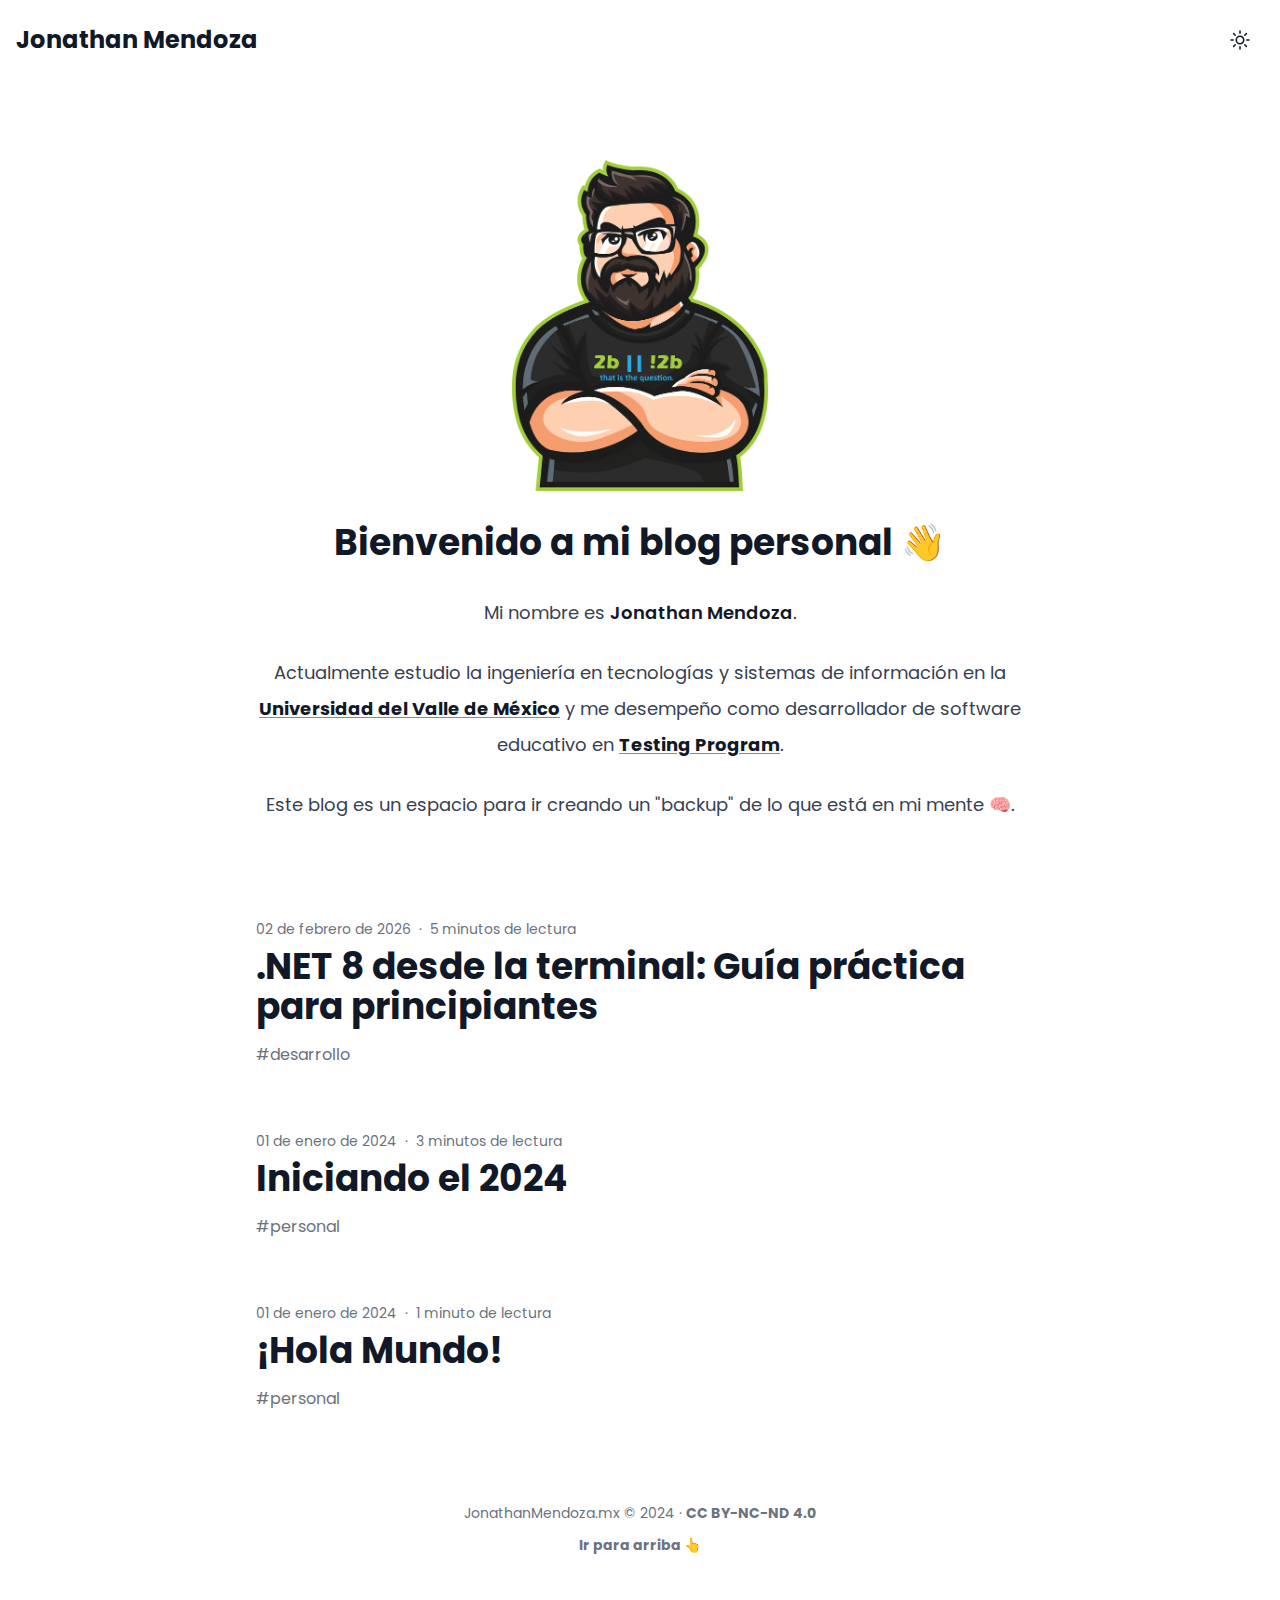
==== index.html @ 747c7750 "Initial commit" ====
<!DOCTYPE html><html lang="en" class="scroll-smooth"> <head><meta charset="UTF-8"><meta name="viewport" content="width=device-width, initial-scale=1.0"><title>Jonathan Mendoza</title><link rel="canonical" href="https://jonathanmendoza.mx/"><meta name="description" content="Blog de Jonathan Mendoza"><meta name="robots" content="index, follow"><meta property="og:title" content="Jonathan Mendoza"><meta property="og:type" content="website"><meta property="og:image" content="https://jonathanmendoza.mx/og.png"><meta property="og:url" content="https://jonathanmendoza.mx/"><meta name="astro-view-transitions-enabled" content="true"><meta name="astro-view-transitions-fallback" content="animate"><link rel="stylesheet" href="/_astro/_page_.Ci-kEwMj.css" />
<style>@keyframes astroFadeInOut{0%{opacity:1}to{opacity:0}}@keyframes astroFadeIn{0%{opacity:0}}@keyframes astroFadeOut{to{opacity:0}}@keyframes astroSlideFromRight{0%{transform:translate(100%)}}@keyframes astroSlideFromLeft{0%{transform:translate(-100%)}}@keyframes astroSlideToRight{to{transform:translate(100%)}}@keyframes astroSlideToLeft{to{transform:translate(-100%)}}@media (prefers-reduced-motion){::view-transition-group(*),::view-transition-old(*),::view-transition-new(*){animation:none!important}[data-astro-transition-scope]{animation:none!important}}
</style><script type="module" src="/_astro/hoisted.BaklP18b.js"></script><style>[data-astro-transition-scope="astro-5idlgu6x-1"] { view-transition-name: post_title_dotnet-8-desde-la-terminal; }@layer astro { ::view-transition-old(post_title_dotnet-8-desde-la-terminal) { 
	animation-duration: 180ms;
	animation-timing-function: cubic-bezier(0.76, 0, 0.24, 1);
	animation-fill-mode: both;
	animation-name: astroFadeOut; }::view-transition-new(post_title_dotnet-8-desde-la-terminal) { 
	animation-duration: 180ms;
	animation-timing-function: cubic-bezier(0.76, 0, 0.24, 1);
	animation-fill-mode: both;
	animation-name: astroFadeIn; }[data-astro-transition=back]::view-transition-old(post_title_dotnet-8-desde-la-terminal) { 
	animation-duration: 180ms;
	animation-timing-function: cubic-bezier(0.76, 0, 0.24, 1);
	animation-fill-mode: both;
	animation-name: astroFadeOut; }[data-astro-transition=back]::view-transition-new(post_title_dotnet-8-desde-la-terminal) { 
	animation-duration: 180ms;
	animation-timing-function: cubic-bezier(0.76, 0, 0.24, 1);
	animation-fill-mode: both;
	animation-name: astroFadeIn; } }[data-astro-transition-fallback="old"] [data-astro-transition-scope="astro-5idlgu6x-1"],
			[data-astro-transition-fallback="old"][data-astro-transition-scope="astro-5idlgu6x-1"] { 
	animation-duration: 180ms;
	animation-timing-function: cubic-bezier(0.76, 0, 0.24, 1);
	animation-fill-mode: both;
	animation-name: astroFadeOut; }[data-astro-transition-fallback="new"] [data-astro-transition-scope="astro-5idlgu6x-1"],
			[data-astro-transition-fallback="new"][data-astro-transition-scope="astro-5idlgu6x-1"] { 
	animation-duration: 180ms;
	animation-timing-function: cubic-bezier(0.76, 0, 0.24, 1);
	animation-fill-mode: both;
	animation-name: astroFadeIn; }[data-astro-transition=back][data-astro-transition-fallback="old"] [data-astro-transition-scope="astro-5idlgu6x-1"],
			[data-astro-transition=back][data-astro-transition-fallback="old"][data-astro-transition-scope="astro-5idlgu6x-1"] { 
	animation-duration: 180ms;
	animation-timing-function: cubic-bezier(0.76, 0, 0.24, 1);
	animation-fill-mode: both;
	animation-name: astroFadeOut; }[data-astro-transition=back][data-astro-transition-fallback="new"] [data-astro-transition-scope="astro-5idlgu6x-1"],
			[data-astro-transition=back][data-astro-transition-fallback="new"][data-astro-transition-scope="astro-5idlgu6x-1"] { 
	animation-duration: 180ms;
	animation-timing-function: cubic-bezier(0.76, 0, 0.24, 1);
	animation-fill-mode: both;
	animation-name: astroFadeIn; }</style><style>[data-astro-transition-scope="astro-5idlgu6x-2"] { view-transition-name: post_title_iniciando-el-2024; }@layer astro { ::view-transition-old(post_title_iniciando-el-2024) { 
	animation-duration: 180ms;
	animation-timing-function: cubic-bezier(0.76, 0, 0.24, 1);
	animation-fill-mode: both;
	animation-name: astroFadeOut; }::view-transition-new(post_title_iniciando-el-2024) { 
	animation-duration: 180ms;
	animation-timing-function: cubic-bezier(0.76, 0, 0.24, 1);
	animation-fill-mode: both;
	animation-name: astroFadeIn; }[data-astro-transition=back]::view-transition-old(post_title_iniciando-el-2024) { 
	animation-duration: 180ms;
	animation-timing-function: cubic-bezier(0.76, 0, 0.24, 1);
	animation-fill-mode: both;
	animation-name: astroFadeOut; }[data-astro-transition=back]::view-transition-new(post_title_iniciando-el-2024) { 
	animation-duration: 180ms;
	animation-timing-function: cubic-bezier(0.76, 0, 0.24, 1);
	animation-fill-mode: both;
	animation-name: astroFadeIn; } }[data-astro-transition-fallback="old"] [data-astro-transition-scope="astro-5idlgu6x-2"],
			[data-astro-transition-fallback="old"][data-astro-transition-scope="astro-5idlgu6x-2"] { 
	animation-duration: 180ms;
	animation-timing-function: cubic-bezier(0.76, 0, 0.24, 1);
	animation-fill-mode: both;
	animation-name: astroFadeOut; }[data-astro-transition-fallback="new"] [data-astro-transition-scope="astro-5idlgu6x-2"],
			[data-astro-transition-fallback="new"][data-astro-transition-scope="astro-5idlgu6x-2"] { 
	animation-duration: 180ms;
	animation-timing-function: cubic-bezier(0.76, 0, 0.24, 1);
	animation-fill-mode: both;
	animation-name: astroFadeIn; }[data-astro-transition=back][data-astro-transition-fallback="old"] [data-astro-transition-scope="astro-5idlgu6x-2"],
			[data-astro-transition=back][data-astro-transition-fallback="old"][data-astro-transition-scope="astro-5idlgu6x-2"] { 
	animation-duration: 180ms;
	animation-timing-function: cubic-bezier(0.76, 0, 0.24, 1);
	animation-fill-mode: both;
	animation-name: astroFadeOut; }[data-astro-transition=back][data-astro-transition-fallback="new"] [data-astro-transition-scope="astro-5idlgu6x-2"],
			[data-astro-transition=back][data-astro-transition-fallback="new"][data-astro-transition-scope="astro-5idlgu6x-2"] { 
	animation-duration: 180ms;
	animation-timing-function: cubic-bezier(0.76, 0, 0.24, 1);
	animation-fill-mode: both;
	animation-name: astroFadeIn; }</style><style>[data-astro-transition-scope="astro-5idlgu6x-3"] { view-transition-name: post_title_hola-mundo; }@layer astro { ::view-transition-old(post_title_hola-mundo) { 
	animation-duration: 180ms;
	animation-timing-function: cubic-bezier(0.76, 0, 0.24, 1);
	animation-fill-mode: both;
	animation-name: astroFadeOut; }::view-transition-new(post_title_hola-mundo) { 
	animation-duration: 180ms;
	animation-timing-function: cubic-bezier(0.76, 0, 0.24, 1);
	animation-fill-mode: both;
	animation-name: astroFadeIn; }[data-astro-transition=back]::view-transition-old(post_title_hola-mundo) { 
	animation-duration: 180ms;
	animation-timing-function: cubic-bezier(0.76, 0, 0.24, 1);
	animation-fill-mode: both;
	animation-name: astroFadeOut; }[data-astro-transition=back]::view-transition-new(post_title_hola-mundo) { 
	animation-duration: 180ms;
	animation-timing-function: cubic-bezier(0.76, 0, 0.24, 1);
	animation-fill-mode: both;
	animation-name: astroFadeIn; } }[data-astro-transition-fallback="old"] [data-astro-transition-scope="astro-5idlgu6x-3"],
			[data-astro-transition-fallback="old"][data-astro-transition-scope="astro-5idlgu6x-3"] { 
	animation-duration: 180ms;
	animation-timing-function: cubic-bezier(0.76, 0, 0.24, 1);
	animation-fill-mode: both;
	animation-name: astroFadeOut; }[data-astro-transition-fallback="new"] [data-astro-transition-scope="astro-5idlgu6x-3"],
			[data-astro-transition-fallback="new"][data-astro-transition-scope="astro-5idlgu6x-3"] { 
	animation-duration: 180ms;
	animation-timing-function: cubic-bezier(0.76, 0, 0.24, 1);
	animation-fill-mode: both;
	animation-name: astroFadeIn; }[data-astro-transition=back][data-astro-transition-fallback="old"] [data-astro-transition-scope="astro-5idlgu6x-3"],
			[data-astro-transition=back][data-astro-transition-fallback="old"][data-astro-transition-scope="astro-5idlgu6x-3"] { 
	animation-duration: 180ms;
	animation-timing-function: cubic-bezier(0.76, 0, 0.24, 1);
	animation-fill-mode: both;
	animation-name: astroFadeOut; }[data-astro-transition=back][data-astro-transition-fallback="new"] [data-astro-transition-scope="astro-5idlgu6x-3"],
			[data-astro-transition=back][data-astro-transition-fallback="new"][data-astro-transition-scope="astro-5idlgu6x-3"] { 
	animation-duration: 180ms;
	animation-timing-function: cubic-bezier(0.76, 0, 0.24, 1);
	animation-fill-mode: both;
	animation-name: astroFadeIn; }</style></head> <body class="flex min-h-screen flex-col font-sans text-gray-900 antialiased dark:bg-gradient-to-t from-[#24292e] from-10% to-[#191c20] dark:text-white select-none"> <div id="top"></div> <nav class="flex items-center p-4"> <a href="/" class="text-2xl font-bold">Jonathan Mendoza</a> <div class="ml-auto"> <button id="theme-switcher" aria-label="Theme switcher" class="flex h-12 w-12 items-center justify-center rounded-full hover:bg-gray-100 focus:outline-none dark:hover:bg-gray-800"> <svg xmlns="http://www.w3.org/2000/svg" fill="none" viewBox="0 0 24 24" stroke-width="1.5" stroke="currentColor" class="h-6 w-6 dark:hidden"> <path stroke-linecap="round" stroke-linejoin="round" d="M12 3v2.25m6.364.386l-1.591 1.591M21 12h-2.25m-.386 6.364l-1.591-1.591M12 18.75V21m-4.773-4.227l-1.591 1.591M5.25 12H3m4.227-4.773L5.636 5.636M15.75 12a3.75 3.75 0 11-7.5 0 3.75 3.75 0 017.5 0z"></path> </svg> <svg xmlns="http://www.w3.org/2000/svg" fill="none" viewBox="0 0 24 24" stroke-width="1.5" stroke="currentColor" class="hidden h-6 w-6 dark:block"> <path stroke-linecap="round" stroke-linejoin="round" d="M21.752 15.002A9.718 9.718 0 0118 15.75c-5.385 0-9.75-4.365-9.75-9.75 0-1.33.266-2.597.748-3.752A9.753 9.753 0 003 11.25C3 16.635 7.365 21 12.75 21a9.753 9.753 0 009.002-5.998z"></path> </svg> </button> <script>
  const init = () => {
    const theme = (() => {
      if (
        typeof localStorage !== "undefined" &&
        localStorage.getItem("theme")
      ) {
        return localStorage.getItem("theme");
      }

      if (window.matchMedia("(prefers-color-scheme: light)").matches) {
        return "light";
      }

      return "dark";
    })();

    if (theme === "light") {
      document.documentElement.classList.remove("dark");
    } else {
      document.documentElement.classList.add("dark");
    }

    window.localStorage.setItem("theme", theme);

    const handleToggleClick = () => {
      const element = document.documentElement;
      element.classList.toggle("dark");

      const isDark = element.classList.contains("dark");
      localStorage.setItem("theme", isDark ? "dark" : "light");
    };

    document
      .getElementById("theme-switcher")
      .addEventListener("click", handleToggleClick);
  };

  init();

  document.addEventListener("astro:after-swap", init);
</script> </div> </nav>  <div class="flex-grow p-4"> <div class="mx-auto my-16 max-w-3xl text-center"> <picture class="flex justify-center items-center"> <img class="max-w-64 pb-8" alt="Ilustración de Jonathan Mendoza." src="/assets/home-illustration.png"> </picture> <h1 class="text-3xl font-bold lg:text-4xl">
Bienvenido a mi blog personal 👋
</h1> <div class="prose py-8 dark:prose-invert lg:prose-lg"> <p>
Mi nombre es <strong>Jonathan Mendoza</strong>.
</p> <p>
Actualmente estudio la ingeniería en tecnologías y sistemas de información en la <a href="https://uvm.mx/oferta-academica/licenciaturas-ejecutivas/ingenierias-uvm-online/licenciatura-ejecutiva-en-ingenieria-en-tecnologias-y-sistemas-de-la-informacion-online" target="_blank" rel="noopener" class="font-bold hover:underline">Universidad del Valle de México</a> y me desempeño como desarrollador de software educativo en <a href="https://testingprogram.com.mx/" target="_blank" rel="noopener" class="font-bold hover:underline">Testing Program</a>.
</p> <p>
Este blog es un espacio para ir creando un "backup" de lo que está en mi mente 🧠.
</p> </div> </div> <div class="mx-auto max-w-3xl"> <div class="flex flex-col gap-16"> <div> <div class="mb-2 flex gap-2 text-sm text-gray-500 dark:text-gray-400"> <span> <time datetime="2026-02-02T10:00:00.000Z"> 02 de febrero de 2026 </time> </span> <span aria-hidden="true">·</span> <span>5 minutos de lectura</span> </div> <a href="/dotnet-8-desde-la-terminal" class="group focus:outline-none"> <h2 class="mb-4 text-2xl font-bold group-hover:underline decoration-secondary-color group-focus:underline decoration-secondary-color lg:text-4xl" data-astro-transition-scope="astro-5idlgu6x-1"> .NET 8 desde la terminal: Guía práctica para principiantes </h2> </a> <div class="flex flex-wrap items-center gap-2 text-sm text-gray-500 dark:text-gray-400 lg:gap-4 lg:text-base"> <a href="/tag/desarrollo" class="relative hover:text-secondary-color">
#desarrollo </a> </div> </div><div> <div class="mb-2 flex gap-2 text-sm text-gray-500 dark:text-gray-400"> <span> <time datetime="2024-01-01T20:00:00.000Z"> 01 de enero de 2024 </time> </span> <span aria-hidden="true">·</span> <span>3 minutos de lectura</span> </div> <a href="/iniciando-el-2024" class="group focus:outline-none"> <h2 class="mb-4 text-2xl font-bold group-hover:underline decoration-secondary-color group-focus:underline decoration-secondary-color lg:text-4xl" data-astro-transition-scope="astro-5idlgu6x-2"> Iniciando el 2024 </h2> </a> <div class="flex flex-wrap items-center gap-2 text-sm text-gray-500 dark:text-gray-400 lg:gap-4 lg:text-base"> <a href="/tag/personal" class="relative hover:text-secondary-color">
#personal </a> </div> </div><div> <div class="mb-2 flex gap-2 text-sm text-gray-500 dark:text-gray-400"> <span> <time datetime="2024-01-01T10:00:00.000Z"> 01 de enero de 2024 </time> </span> <span aria-hidden="true">·</span> <span>1 minuto de lectura</span> </div> <a href="/hola-mundo" class="group focus:outline-none"> <h2 class="mb-4 text-2xl font-bold group-hover:underline decoration-secondary-color group-focus:underline decoration-secondary-color lg:text-4xl" data-astro-transition-scope="astro-5idlgu6x-3"> ¡Hola Mundo! </h2> </a> <div class="flex flex-wrap items-center gap-2 text-sm text-gray-500 dark:text-gray-400 lg:gap-4 lg:text-base"> <a href="/tag/personal" class="relative hover:text-secondary-color">
#personal </a> </div> </div>  </div> </div> </div>  <footer class="px-4 py-16 text-gray-500 dark:text-gray-400"> <div class="text-center"> <p class="text-sm pt-3">
JonathanMendoza.mx © 2024 <span aria-hidden="true">·</span> <a href="https://creativecommons.org/licenses/by-nc-nd/4.0/?ref=chooser-v1" target="_blank" rel="noopener" class="font-bold hover:underline">CC BY-NC-ND 4.0
</a></p><a href="https://creativecommons.org/licenses/by-nc-nd/4.0/?ref=chooser-v1" target="_blank" rel="noopener" class="font-bold hover:underline"></a><p class="text-sm pt-3"><a href="https://creativecommons.org/licenses/by-nc-nd/4.0/?ref=chooser-v1" target="_blank" rel="noopener" class="font-bold hover:underline"></a><a href="#top" class="font-bold hover:underline">Ir para arriba 👆</a> </p> </div> </footer> </body></html>
---- _astro/_page_.Ci-kEwMj.css ----
.astro-route-announcer{position:absolute;left:0;top:0;clip:rect(0 0 0 0);-webkit-clip-path:inset(50%);clip-path:inset(50%);overflow:hidden;white-space:nowrap;width:1px;height:1px}@font-face{font-family:Poppins;font-style:normal;font-display:swap;font-weight:400;src:url(/_astro/poppins-devanagari-400-normal.DXhQFdtL.woff2) format("woff2"),url(/_astro/poppins-devanagari-400-normal.C8-_4xxD.woff) format("woff");unicode-range:U+0900-097F,U+1CD0-1CF9,U+200C-200D,U+20A8,U+20B9,U+25CC,U+A830-A839,U+A8E0-A8FF}@font-face{font-family:Poppins;font-style:normal;font-display:swap;font-weight:400;src:url(/_astro/poppins-latin-ext-400-normal.CZnfsGfc.woff2) format("woff2"),url(/_astro/poppins-latin-ext-400-normal.DdMv8PPD.woff) format("woff");unicode-range:U+0100-02AF,U+0304,U+0308,U+0329,U+1E00-1E9F,U+1EF2-1EFF,U+2020,U+20A0-20AB,U+20AD-20CF,U+2113,U+2C60-2C7F,U+A720-A7FF}@font-face{font-family:Poppins;font-style:normal;font-display:swap;font-weight:400;src:url(/_astro/poppins-latin-400-normal.cpxAROuN.woff2) format("woff2"),url(/_astro/poppins-latin-400-normal.B_rUbtde.woff) format("woff");unicode-range:U+0000-00FF,U+0131,U+0152-0153,U+02BB-02BC,U+02C6,U+02DA,U+02DC,U+0304,U+0308,U+0329,U+2000-206F,U+2074,U+20AC,U+2122,U+2191,U+2193,U+2212,U+2215,U+FEFF,U+FFFD}@font-face{font-family:Poppins;font-style:normal;font-display:swap;font-weight:500;src:url(/_astro/poppins-devanagari-500-normal.CedCftIp.woff2) format("woff2"),url(/_astro/poppins-devanagari-500-normal.BroQQ6xd.woff) format("woff");unicode-range:U+0900-097F,U+1CD0-1CF9,U+200C-200D,U+20A8,U+20B9,U+25CC,U+A830-A839,U+A8E0-A8FF}@font-face{font-family:Poppins;font-style:normal;font-display:swap;font-weight:500;src:url(/_astro/poppins-latin-ext-500-normal.CkbSfFoM.woff2) format("woff2"),url(/_astro/poppins-latin-ext-500-normal.CHw6h0fi.woff) format("woff");unicode-range:U+0100-02AF,U+0304,U+0308,U+0329,U+1E00-1E9F,U+1EF2-1EFF,U+2020,U+20A0-20AB,U+20AD-20CF,U+2113,U+2C60-2C7F,U+A720-A7FF}@font-face{font-family:Poppins;font-style:normal;font-display:swap;font-weight:500;src:url(/_astro/poppins-latin-500-normal.C8OXljZJ.woff2) format("woff2"),url(/_astro/poppins-latin-500-normal.DYKS35CB.woff) format("woff");unicode-range:U+0000-00FF,U+0131,U+0152-0153,U+02BB-02BC,U+02C6,U+02DA,U+02DC,U+0304,U+0308,U+0329,U+2000-206F,U+2074,U+20AC,U+2122,U+2191,U+2193,U+2212,U+2215,U+FEFF,U+FFFD}@font-face{font-family:Poppins;font-style:normal;font-display:swap;font-weight:600;src:url(/_astro/poppins-devanagari-600-normal.B64POISR.woff2) format("woff2"),url(/_astro/poppins-devanagari-600-normal.D_hkOiD3.woff) format("woff");unicode-range:U+0900-097F,U+1CD0-1CF9,U+200C-200D,U+20A8,U+20B9,U+25CC,U+A830-A839,U+A8E0-A8FF}@font-face{font-family:Poppins;font-style:normal;font-display:swap;font-weight:600;src:url(/_astro/poppins-latin-ext-600-normal.CjZjQJk3.woff2) format("woff2"),url(/_astro/poppins-latin-ext-600-normal.Bw2Y7KI9.woff) format("woff");unicode-range:U+0100-02AF,U+0304,U+0308,U+0329,U+1E00-1E9F,U+1EF2-1EFF,U+2020,U+20A0-20AB,U+20AD-20CF,U+2113,U+2C60-2C7F,U+A720-A7FF}@font-face{font-family:Poppins;font-style:normal;font-display:swap;font-weight:600;src:url(/_astro/poppins-latin-600-normal.zEkxB9Mr.woff2) format("woff2"),url(/_astro/poppins-latin-600-normal.DYo_fp3E.woff) format("woff");unicode-range:U+0000-00FF,U+0131,U+0152-0153,U+02BB-02BC,U+02C6,U+02DA,U+02DC,U+0304,U+0308,U+0329,U+2000-206F,U+2074,U+20AC,U+2122,U+2191,U+2193,U+2212,U+2215,U+FEFF,U+FFFD}@font-face{font-family:Poppins;font-style:normal;font-display:swap;font-weight:700;src:url(/_astro/poppins-devanagari-700-normal.x1FzP7sX.woff2) format("woff2"),url(/_astro/poppins-devanagari-700-normal.BAn-kOyM.woff) format("woff");unicode-range:U+0900-097F,U+1CD0-1CF9,U+200C-200D,U+20A8,U+20B9,U+25CC,U+A830-A839,U+A8E0-A8FF}@font-face{font-family:Poppins;font-style:normal;font-display:swap;font-weight:700;src:url(/_astro/poppins-latin-ext-700-normal.j1no4XVB.woff2) format("woff2"),url(/_astro/poppins-latin-ext-700-normal.DP68CcFE.woff) format("woff");unicode-range:U+0100-02AF,U+0304,U+0308,U+0329,U+1E00-1E9F,U+1EF2-1EFF,U+2020,U+20A0-20AB,U+20AD-20CF,U+2113,U+2C60-2C7F,U+A720-A7FF}@font-face{font-family:Poppins;font-style:normal;font-display:swap;font-weight:700;src:url(/_astro/poppins-latin-700-normal.Qrb0O0WB.woff2) format("woff2"),url(/_astro/poppins-latin-700-normal.CAvHRXwD.woff) format("woff");unicode-range:U+0000-00FF,U+0131,U+0152-0153,U+02BB-02BC,U+02C6,U+02DA,U+02DC,U+0304,U+0308,U+0329,U+2000-206F,U+2074,U+20AC,U+2122,U+2191,U+2193,U+2212,U+2215,U+FEFF,U+FFFD}*,:before,:after{box-sizing:border-box;border-width:0;border-style:solid;border-color:#e5e7eb}:before,:after{--tw-content: ""}html,:host{line-height:1.5;-webkit-text-size-adjust:100%;-moz-tab-size:4;-o-tab-size:4;tab-size:4;font-family:Poppins,ui-sans-serif,system-ui,sans-serif,"Apple Color Emoji","Segoe UI Emoji",Segoe UI Symbol,"Noto Color Emoji";font-feature-settings:normal;font-variation-settings:normal;-webkit-tap-highlight-color:transparent}body{margin:0;line-height:inherit}hr{height:0;color:inherit;border-top-width:1px}abbr:where([title]){-webkit-text-decoration:underline dotted;text-decoration:underline dotted}h1,h2,h3,h4,h5,h6{font-size:inherit;font-weight:inherit}a{color:inherit;text-decoration:inherit}b,strong{font-weight:bolder}code,kbd,samp,pre{font-family:ui-monospace,SFMono-Regular,Menlo,Monaco,Consolas,Liberation Mono,Courier New,monospace;font-feature-settings:normal;font-variation-settings:normal;font-size:1em}small{font-size:80%}sub,sup{font-size:75%;line-height:0;position:relative;vertical-align:baseline}sub{bottom:-.25em}sup{top:-.5em}table{text-indent:0;border-color:inherit;border-collapse:collapse}button,input,optgroup,select,textarea{font-family:inherit;font-feature-settings:inherit;font-variation-settings:inherit;font-size:100%;font-weight:inherit;line-height:inherit;color:inherit;margin:0;padding:0}button,select{text-transform:none}button,[type=button],[type=reset],[type=submit]{-webkit-appearance:button;background-color:transparent;background-image:none}:-moz-focusring{outline:auto}:-moz-ui-invalid{box-shadow:none}progress{vertical-align:baseline}::-webkit-inner-spin-button,::-webkit-outer-spin-button{height:auto}[type=search]{-webkit-appearance:textfield;outline-offset:-2px}::-webkit-search-decoration{-webkit-appearance:none}::-webkit-file-upload-button{-webkit-appearance:button;font:inherit}summary{display:list-item}blockquote,dl,dd,h1,h2,h3,h4,h5,h6,hr,figure,p,pre{margin:0}fieldset{margin:0;padding:0}legend{padding:0}ol,ul,menu{list-style:none;margin:0;padding:0}dialog{padding:0}textarea{resize:vertical}input::-moz-placeholder,textarea::-moz-placeholder{opacity:1;color:#9ca3af}input::placeholder,textarea::placeholder{opacity:1;color:#9ca3af}button,[role=button]{cursor:pointer}:disabled{cursor:default}img,svg,video,canvas,audio,iframe,embed,object{display:block;vertical-align:middle}img,video{max-width:100%;height:auto}[hidden]{display:none}*{scrollbar-color:initial;scrollbar-width:initial}*,:before,:after{--tw-border-spacing-x: 0;--tw-border-spacing-y: 0;--tw-translate-x: 0;--tw-translate-y: 0;--tw-rotate: 0;--tw-skew-x: 0;--tw-skew-y: 0;--tw-scale-x: 1;--tw-scale-y: 1;--tw-pan-x: ;--tw-pan-y: ;--tw-pinch-zoom: ;--tw-scroll-snap-strictness: proximity;--tw-gradient-from-position: ;--tw-gradient-via-position: ;--tw-gradient-to-position: ;--tw-ordinal: ;--tw-slashed-zero: ;--tw-numeric-figure: ;--tw-numeric-spacing: ;--tw-numeric-fraction: ;--tw-ring-inset: ;--tw-ring-offset-width: 0px;--tw-ring-offset-color: #fff;--tw-ring-color: rgb(59 130 246 / .5);--tw-ring-offset-shadow: 0 0 #0000;--tw-ring-shadow: 0 0 #0000;--tw-shadow: 0 0 #0000;--tw-shadow-colored: 0 0 #0000;--tw-blur: ;--tw-brightness: ;--tw-contrast: ;--tw-grayscale: ;--tw-hue-rotate: ;--tw-invert: ;--tw-saturate: ;--tw-sepia: ;--tw-drop-shadow: ;--tw-backdrop-blur: ;--tw-backdrop-brightness: ;--tw-backdrop-contrast: ;--tw-backdrop-grayscale: ;--tw-backdrop-hue-rotate: ;--tw-backdrop-invert: ;--tw-backdrop-opacity: ;--tw-backdrop-saturate: ;--tw-backdrop-sepia: }::backdrop{--tw-border-spacing-x: 0;--tw-border-spacing-y: 0;--tw-translate-x: 0;--tw-translate-y: 0;--tw-rotate: 0;--tw-skew-x: 0;--tw-skew-y: 0;--tw-scale-x: 1;--tw-scale-y: 1;--tw-pan-x: ;--tw-pan-y: ;--tw-pinch-zoom: ;--tw-scroll-snap-strictness: proximity;--tw-gradient-from-position: ;--tw-gradient-via-position: ;--tw-gradient-to-position: ;--tw-ordinal: ;--tw-slashed-zero: ;--tw-numeric-figure: ;--tw-numeric-spacing: ;--tw-numeric-fraction: ;--tw-ring-inset: ;--tw-ring-offset-width: 0px;--tw-ring-offset-color: #fff;--tw-ring-color: rgb(59 130 246 / .5);--tw-ring-offset-shadow: 0 0 #0000;--tw-ring-shadow: 0 0 #0000;--tw-shadow: 0 0 #0000;--tw-shadow-colored: 0 0 #0000;--tw-blur: ;--tw-brightness: ;--tw-contrast: ;--tw-grayscale: ;--tw-hue-rotate: ;--tw-invert: ;--tw-saturate: ;--tw-sepia: ;--tw-drop-shadow: ;--tw-backdrop-blur: ;--tw-backdrop-brightness: ;--tw-backdrop-contrast: ;--tw-backdrop-grayscale: ;--tw-backdrop-hue-rotate: ;--tw-backdrop-invert: ;--tw-backdrop-opacity: ;--tw-backdrop-saturate: ;--tw-backdrop-sepia: }.prose{color:var(--tw-prose-body);max-width:65ch}.prose :where(p):not(:where([class~=not-prose],[class~=not-prose] *)){margin-top:1.25em;margin-bottom:1.25em}.prose :where([class~=lead]):not(:where([class~=not-prose],[class~=not-prose] *)){color:var(--tw-prose-lead);font-size:1.25em;line-height:1.6;margin-top:1.2em;margin-bottom:1.2em}.prose :where(a):not(:where([class~=not-prose],[class~=not-prose] *)){color:var(--tw-prose-links);text-decoration:underline;font-weight:500}.prose :where(strong):not(:where([class~=not-prose],[class~=not-prose] *)){color:var(--tw-prose-bold);font-weight:600}.prose :where(a strong):not(:where([class~=not-prose],[class~=not-prose] *)){color:inherit}.prose :where(blockquote strong):not(:where([class~=not-prose],[class~=not-prose] *)){color:inherit}.prose :where(thead th strong):not(:where([class~=not-prose],[class~=not-prose] *)){color:inherit}.prose :where(ol):not(:where([class~=not-prose],[class~=not-prose] *)){list-style-type:decimal;margin-top:1.25em;margin-bottom:1.25em;padding-left:1.625em}.prose :where(ol[type=A]):not(:where([class~=not-prose],[class~=not-prose] *)){list-style-type:upper-alpha}.prose :where(ol[type=a]):not(:where([class~=not-prose],[class~=not-prose] *)){list-style-type:lower-alpha}.prose :where(ol[type=A s]):not(:where([class~=not-prose],[class~=not-prose] *)){list-style-type:upper-alpha}.prose :where(ol[type=a s]):not(:where([class~=not-prose],[class~=not-prose] *)){list-style-type:lower-alpha}.prose :where(ol[type=I]):not(:where([class~=not-prose],[class~=not-prose] *)){list-style-type:upper-roman}.prose :where(ol[type=i]):not(:where([class~=not-prose],[class~=not-prose] *)){list-style-type:lower-roman}.prose :where(ol[type=I s]):not(:where([class~=not-prose],[class~=not-prose] *)){list-style-type:upper-roman}.prose :where(ol[type=i s]):not(:where([class~=not-prose],[class~=not-prose] *)){list-style-type:lower-roman}.prose :where(ol[type="1"]):not(:where([class~=not-prose],[class~=not-prose] *)){list-style-type:decimal}.prose :where(ul):not(:where([class~=not-prose],[class~=not-prose] *)){list-style-type:disc;margin-top:1.25em;margin-bottom:1.25em;padding-left:1.625em}.prose :where(ol>li):not(:where([class~=not-prose],[class~=not-prose] *))::marker{font-weight:400;color:var(--tw-prose-counters)}.prose :where(ul>li):not(:where([class~=not-prose],[class~=not-prose] *))::marker{color:var(--tw-prose-bullets)}.prose :where(dt):not(:where([class~=not-prose],[class~=not-prose] *)){color:var(--tw-prose-headings);font-weight:600;margin-top:1.25em}.prose :where(hr):not(:where([class~=not-prose],[class~=not-prose] *)){border-color:var(--tw-prose-hr);border-top-width:1px;margin-top:3em;margin-bottom:3em}.prose :where(blockquote):not(:where([class~=not-prose],[class~=not-prose] *)){font-weight:500;font-style:italic;color:var(--tw-prose-quotes);border-left-width:.25rem;border-left-color:var(--tw-prose-quote-borders);quotes:"“""”""‘""’";margin-top:1.6em;margin-bottom:1.6em;padding-left:1em}.prose :where(blockquote p:first-of-type):not(:where([class~=not-prose],[class~=not-prose] *)):before{content:open-quote}.prose :where(blockquote p:last-of-type):not(:where([class~=not-prose],[class~=not-prose] *)):after{content:close-quote}.prose :where(h1):not(:where([class~=not-prose],[class~=not-prose] *)){color:var(--tw-prose-headings);font-weight:800;font-size:2.25em;margin-top:0;margin-bottom:.8888889em;line-height:1.1111111}.prose :where(h1 strong):not(:where([class~=not-prose],[class~=not-prose] *)){font-weight:900;color:inherit}.prose :where(h2):not(:where([class~=not-prose],[class~=not-prose] *)){color:var(--tw-prose-headings);font-weight:700;font-size:1.5em;margin-top:2em;margin-bottom:1em;line-height:1.3333333}.prose :where(h2 strong):not(:where([class~=not-prose],[class~=not-prose] *)){font-weight:800;color:inherit}.prose :where(h3):not(:where([class~=not-prose],[class~=not-prose] *)){color:var(--tw-prose-headings);font-weight:600;font-size:1.25em;margin-top:1.6em;margin-bottom:.6em;line-height:1.6}.prose :where(h3 strong):not(:where([class~=not-prose],[class~=not-prose] *)){font-weight:700;color:inherit}.prose :where(h4):not(:where([class~=not-prose],[class~=not-prose] *)){color:var(--tw-prose-headings);font-weight:600;margin-top:1.5em;margin-bottom:.5em;line-height:1.5}.prose :where(h4 strong):not(:where([class~=not-prose],[class~=not-prose] *)){font-weight:700;color:inherit}.prose :where(img):not(:where([class~=not-prose],[class~=not-prose] *)){margin-top:2em;margin-bottom:2em}.prose :where(picture):not(:where([class~=not-prose],[class~=not-prose] *)){display:block;margin-top:2em;margin-bottom:2em}.prose :where(kbd):not(:where([class~=not-prose],[class~=not-prose] *)){font-weight:500;font-family:inherit;color:var(--tw-prose-kbd);box-shadow:0 0 0 1px rgb(var(--tw-prose-kbd-shadows) / 10%),0 3px rgb(var(--tw-prose-kbd-shadows) / 10%);font-size:.875em;border-radius:.3125rem;padding:.1875em .375em}.prose :where(code):not(:where([class~=not-prose],[class~=not-prose] *)){color:var(--tw-prose-code);font-weight:600;font-size:.875em}.prose :where(code):not(:where([class~=not-prose],[class~=not-prose] *)):before{content:"`"}.prose :where(code):not(:where([class~=not-prose],[class~=not-prose] *)):after{content:"`"}.prose :where(a code):not(:where([class~=not-prose],[class~=not-prose] *)){color:inherit}.prose :where(h1 code):not(:where([class~=not-prose],[class~=not-prose] *)){color:inherit}.prose :where(h2 code):not(:where([class~=not-prose],[class~=not-prose] *)){color:inherit;font-size:.875em}.prose :where(h3 code):not(:where([class~=not-prose],[class~=not-prose] *)){color:inherit;font-size:.9em}.prose :where(h4 code):not(:where([class~=not-prose],[class~=not-prose] *)){color:inherit}.prose :where(blockquote code):not(:where([class~=not-prose],[class~=not-prose] *)){color:inherit}.prose :where(thead th code):not(:where([class~=not-prose],[class~=not-prose] *)){color:inherit}.prose :where(pre):not(:where([class~=not-prose],[class~=not-prose] *)){color:var(--tw-prose-pre-code);background-color:var(--tw-prose-pre-bg);overflow-x:auto;font-weight:400;font-size:.875em;line-height:1.7142857;margin-top:1.7142857em;margin-bottom:1.7142857em;border-radius:.375rem;padding:.8571429em 1.1428571em}.prose :where(pre code):not(:where([class~=not-prose],[class~=not-prose] *)){background-color:transparent;border-width:0;border-radius:0;padding:0;font-weight:inherit;color:inherit;font-size:inherit;font-family:inherit;line-height:inherit}.prose :where(pre code):not(:where([class~=not-prose],[class~=not-prose] *)):before{content:none}.prose :where(pre code):not(:where([class~=not-prose],[class~=not-prose] *)):after{content:none}.prose :where(table):not(:where([class~=not-prose],[class~=not-prose] *)){width:100%;table-layout:auto;text-align:left;margin-top:2em;margin-bottom:2em;font-size:.875em;line-height:1.7142857}.prose :where(thead):not(:where([class~=not-prose],[class~=not-prose] *)){border-bottom-width:1px;border-bottom-color:var(--tw-prose-th-borders)}.prose :where(thead th):not(:where([class~=not-prose],[class~=not-prose] *)){color:var(--tw-prose-headings);font-weight:600;vertical-align:bottom;padding-right:.5714286em;padding-bottom:.5714286em;padding-left:.5714286em}.prose :where(tbody tr):not(:where([class~=not-prose],[class~=not-prose] *)){border-bottom-width:1px;border-bottom-color:var(--tw-prose-td-borders)}.prose :where(tbody tr:last-child):not(:where([class~=not-prose],[class~=not-prose] *)){border-bottom-width:0}.prose :where(tbody td):not(:where([class~=not-prose],[class~=not-prose] *)){vertical-align:baseline}.prose :where(tfoot):not(:where([class~=not-prose],[class~=not-prose] *)){border-top-width:1px;border-top-color:var(--tw-prose-th-borders)}.prose :where(tfoot td):not(:where([class~=not-prose],[class~=not-prose] *)){vertical-align:top}.prose :where(figure>*):not(:where([class~=not-prose],[class~=not-prose] *)){margin-top:0;margin-bottom:0}.prose :where(figcaption):not(:where([class~=not-prose],[class~=not-prose] *)){color:var(--tw-prose-captions);font-size:.875em;line-height:1.4285714;margin-top:.8571429em}.prose{--tw-prose-body: #374151;--tw-prose-headings: #111827;--tw-prose-lead: #4b5563;--tw-prose-links: #111827;--tw-prose-bold: #111827;--tw-prose-counters: #6b7280;--tw-prose-bullets: #d1d5db;--tw-prose-hr: #e5e7eb;--tw-prose-quotes: #111827;--tw-prose-quote-borders: #e5e7eb;--tw-prose-captions: #6b7280;--tw-prose-kbd: #111827;--tw-prose-kbd-shadows: 17 24 39;--tw-prose-code: #111827;--tw-prose-pre-code: #e5e7eb;--tw-prose-pre-bg: #1f2937;--tw-prose-th-borders: #d1d5db;--tw-prose-td-borders: #e5e7eb;--tw-prose-invert-body: #d1d5db;--tw-prose-invert-headings: #fff;--tw-prose-invert-lead: #9ca3af;--tw-prose-invert-links: #fff;--tw-prose-invert-bold: #fff;--tw-prose-invert-counters: #9ca3af;--tw-prose-invert-bullets: #4b5563;--tw-prose-invert-hr: #374151;--tw-prose-invert-quotes: #f3f4f6;--tw-prose-invert-quote-borders: #374151;--tw-prose-invert-captions: #9ca3af;--tw-prose-invert-kbd: #fff;--tw-prose-invert-kbd-shadows: 255 255 255;--tw-prose-invert-code: #fff;--tw-prose-invert-pre-code: #d1d5db;--tw-prose-invert-pre-bg: rgb(0 0 0 / 50%);--tw-prose-invert-th-borders: #4b5563;--tw-prose-invert-td-borders: #374151;font-size:1rem;line-height:1.75}.prose :where(picture>img):not(:where([class~=not-prose],[class~=not-prose] *)){margin-top:0;margin-bottom:0}.prose :where(video):not(:where([class~=not-prose],[class~=not-prose] *)){margin-top:2em;margin-bottom:2em}.prose :where(li):not(:where([class~=not-prose],[class~=not-prose] *)){margin-top:.5em;margin-bottom:.5em}.prose :where(ol>li):not(:where([class~=not-prose],[class~=not-prose] *)){padding-left:.375em}.prose :where(ul>li):not(:where([class~=not-prose],[class~=not-prose] *)){padding-left:.375em}.prose :where(.prose>ul>li p):not(:where([class~=not-prose],[class~=not-prose] *)){margin-top:.75em;margin-bottom:.75em}.prose :where(.prose>ul>li>*:first-child):not(:where([class~=not-prose],[class~=not-prose] *)){margin-top:1.25em}.prose :where(.prose>ul>li>*:last-child):not(:where([class~=not-prose],[class~=not-prose] *)){margin-bottom:1.25em}.prose :where(.prose>ol>li>*:first-child):not(:where([class~=not-prose],[class~=not-prose] *)){margin-top:1.25em}.prose :where(.prose>ol>li>*:last-child):not(:where([class~=not-prose],[class~=not-prose] *)){margin-bottom:1.25em}.prose :where(ul ul,ul ol,ol ul,ol ol):not(:where([class~=not-prose],[class~=not-prose] *)){margin-top:.75em;margin-bottom:.75em}.prose :where(dl):not(:where([class~=not-prose],[class~=not-prose] *)){margin-top:1.25em;margin-bottom:1.25em}.prose :where(dd):not(:where([class~=not-prose],[class~=not-prose] *)){margin-top:.5em;padding-left:1.625em}.prose :where(hr+*):not(:where([class~=not-prose],[class~=not-prose] *)){margin-top:0}.prose :where(h2+*):not(:where([class~=not-prose],[class~=not-prose] *)){margin-top:0}.prose :where(h3+*):not(:where([class~=not-prose],[class~=not-prose] *)){margin-top:0}.prose :where(h4+*):not(:where([class~=not-prose],[class~=not-prose] *)){margin-top:0}.prose :where(thead th:first-child):not(:where([class~=not-prose],[class~=not-prose] *)){padding-left:0}.prose :where(thead th:last-child):not(:where([class~=not-prose],[class~=not-prose] *)){padding-right:0}.prose :where(tbody td,tfoot td):not(:where([class~=not-prose],[class~=not-prose] *)){padding:.5714286em}.prose :where(tbody td:first-child,tfoot td:first-child):not(:where([class~=not-prose],[class~=not-prose] *)){padding-left:0}.prose :where(tbody td:last-child,tfoot td:last-child):not(:where([class~=not-prose],[class~=not-prose] *)){padding-right:0}.prose :where(figure):not(:where([class~=not-prose],[class~=not-prose] *)){margin-top:2em;margin-bottom:2em}.prose :where(.prose>:first-child):not(:where([class~=not-prose],[class~=not-prose] *)){margin-top:0}.prose :where(.prose>:last-child):not(:where([class~=not-prose],[class~=not-prose] *)){margin-bottom:0}.sr-only{position:absolute;width:1px;height:1px;padding:0;margin:-1px;overflow:hidden;clip:rect(0,0,0,0);white-space:nowrap;border-width:0}.relative{position:relative}.sticky{position:sticky}.top-6{top:1.5rem}.col-span-12{grid-column:span 12 / span 12}.col-span-3{grid-column:span 3 / span 3}.m-0{margin:0}.mx-auto{margin-left:auto;margin-right:auto}.my-16{margin-top:4rem;margin-bottom:4rem}.mb-2{margin-bottom:.5rem}.mb-4{margin-bottom:1rem}.mb-8{margin-bottom:2rem}.ml-2{margin-left:.5rem}.ml-auto{margin-left:auto}.mt-6{margin-top:1.5rem}.flex{display:flex}.grid{display:grid}.hidden{display:none}.h-12{height:3rem}.h-6{height:1.5rem}.min-h-screen{min-height:100vh}.w-12{width:3rem}.w-6{width:1.5rem}.max-w-3xl{max-width:48rem}.max-w-64{max-width:16rem}.flex-grow{flex-grow:1}.select-none{-webkit-user-select:none;-moz-user-select:none;user-select:none}.list-none{list-style-type:none}.grid-cols-12{grid-template-columns:repeat(12,minmax(0,1fr))}.flex-col{flex-direction:column}.flex-wrap{flex-wrap:wrap}.items-center{align-items:center}.justify-center{justify-content:center}.gap-16{gap:4rem}.gap-2{gap:.5rem}.scroll-smooth{scroll-behavior:smooth}.text-balance{text-wrap:balance}.break-words{overflow-wrap:break-word}.rounded-full{border-radius:9999px}.from-\[\#24292e\]{--tw-gradient-from: #24292e var(--tw-gradient-from-position);--tw-gradient-to: rgb(36 41 46 / 0) var(--tw-gradient-to-position);--tw-gradient-stops: var(--tw-gradient-from), var(--tw-gradient-to)}.from-10\%{--tw-gradient-from-position: 10%}.to-\[\#191c20\]{--tw-gradient-to: #191c20 var(--tw-gradient-to-position)}.p-4{padding:1rem}.px-4{padding-left:1rem;padding-right:1rem}.px-8{padding-left:2rem;padding-right:2rem}.py-16{padding-top:4rem;padding-bottom:4rem}.py-8{padding-top:2rem;padding-bottom:2rem}.pb-8{padding-bottom:2rem}.pl-4{padding-left:1rem}.pt-3{padding-top:.75rem}.text-center{text-align:center}.-indent-8{text-indent:-2rem}.font-sans{font-family:Poppins,ui-sans-serif,system-ui,sans-serif,"Apple Color Emoji","Segoe UI Emoji",Segoe UI Symbol,"Noto Color Emoji"}.text-2xl{font-size:1.5rem;line-height:2rem}.text-3xl{font-size:1.875rem;line-height:2.25rem}.text-4xl{font-size:2.25rem;line-height:2.5rem}.text-sm{font-size:.875rem;line-height:1.25rem}.text-xs{font-size:.75rem;line-height:1rem}.font-bold{font-weight:700}.font-medium{font-weight:500}.text-gray-300{--tw-text-opacity: 1;color:rgb(209 213 219 / var(--tw-text-opacity))}.text-gray-500{--tw-text-opacity: 1;color:rgb(107 114 128 / var(--tw-text-opacity))}.text-gray-700{--tw-text-opacity: 1;color:rgb(55 65 81 / var(--tw-text-opacity))}.text-gray-900{--tw-text-opacity: 1;color:rgb(17 24 39 / var(--tw-text-opacity))}.underline{text-decoration-line:underline}.no-underline{text-decoration-line:none}.decoration-secondary-color{text-decoration-color:#29abe2}.antialiased{-webkit-font-smoothing:antialiased;-moz-osx-font-smoothing:grayscale}.filter{filter:var(--tw-blur) var(--tw-brightness) var(--tw-contrast) var(--tw-grayscale) var(--tw-hue-rotate) var(--tw-invert) var(--tw-saturate) var(--tw-sepia) var(--tw-drop-shadow)}.prose{max-width:none;line-height:1.75rem!important}@media (min-width: 640px){.prose{font-size:1.125rem;line-height:2.25rem!important}}@media (min-width: 768px){.prose{font-size:1.25rem;line-height:1.75rem}}.prose a{text-decoration-line:underline;text-decoration-color:#29abe2;text-decoration-style:solid;text-underline-offset:2px}.prose a:hover{--tw-text-opacity: 1;color:rgb(41 171 226 / var(--tw-text-opacity))}.prose h2{border-width:0px;border-bottom-width:1px;border-style:solid;--tw-border-opacity: 1;border-color:rgb(162 206 59 / var(--tw-border-opacity))}.toc a{text-decoration-line:none}.toc a:hover{--tw-text-opacity: 1;color:rgb(41 171 226 / var(--tw-text-opacity))}[data-rehype-pretty-code-figure]{position:relative}[data-rehype-pretty-code-figure]:hover [data-copy]{visibility:visible}[data-rehype-pretty-code-title]{margin-top:0;display:inline-flex;height:3rem;align-items:center;border-top-left-radius:.375rem;border-top-right-radius:.375rem;border-top-width:2px;--tw-border-opacity: 1;border-color:rgb(99 102 241 / var(--tw-border-opacity));background-color:var(--tw-prose-pre-bg);padding-left:1rem;padding-right:1rem;font-size:.875rem;line-height:1.25rem}:is(.dark [data-rehype-pretty-code-title]){background-color:var(--tw-prose-invert-pre-bg)}[data-rehype-pretty-code-title]+pre{border-top-left-radius:0}[data-rehype-pretty-code-title]~[data-copy]{top:4rem}[data-copy]{visibility:hidden;position:absolute;right:1rem;top:1rem;border-radius:.375rem;border-width:1px;--tw-border-opacity: 1;border-color:rgb(107 114 128 / var(--tw-border-opacity));--tw-bg-opacity: 1;background-color:rgb(255 255 255 / var(--tw-bg-opacity));padding:.5rem;font-size:.875rem;line-height:1.25rem;--tw-text-opacity: 1;color:rgb(17 24 39 / var(--tw-text-opacity));transition-property:all;transition-timing-function:cubic-bezier(.4,0,.2,1);transition-duration:.15s}[data-copy]:hover{--tw-bg-opacity: 1;background-color:rgb(156 163 175 / var(--tw-bg-opacity))}[data-copy]:disabled{pointer-events:none;--tw-bg-opacity: 1;background-color:rgb(156 163 175 / var(--tw-bg-opacity))}:is(.dark [data-copy]){--tw-bg-opacity: 1;background-color:rgb(17 24 39 / var(--tw-bg-opacity));--tw-text-opacity: 1;color:rgb(255 255 255 / var(--tw-text-opacity))}:is(.dark [data-copy]):hover{--tw-bg-opacity: 1;background-color:rgb(31 41 55 / var(--tw-bg-opacity))}:is(.dark [data-copy]):disabled{--tw-bg-opacity: 1;background-color:rgb(31 41 55 / var(--tw-bg-opacity))}pre{margin-left:auto;margin-right:auto;overflow:auto;border-radius:.375rem;padding:1rem;scrollbar-color:var(--scrollbar-thumb, initial) var(--scrollbar-track, initial)}pre::-webkit-scrollbar-track{background-color:var(--scrollbar-track);border-radius:var(--scrollbar-track-radius)}pre::-webkit-scrollbar-track:hover{background-color:var(--scrollbar-track-hover, var(--scrollbar-track))}pre::-webkit-scrollbar-track:active{background-color:var(--scrollbar-track-active, var(--scrollbar-track-hover, var(--scrollbar-track)))}pre::-webkit-scrollbar-thumb{background-color:var(--scrollbar-thumb);border-radius:var(--scrollbar-thumb-radius)}pre::-webkit-scrollbar-thumb:hover{background-color:var(--scrollbar-thumb-hover, var(--scrollbar-thumb))}pre::-webkit-scrollbar-thumb:active{background-color:var(--scrollbar-thumb-active, var(--scrollbar-thumb-hover, var(--scrollbar-thumb)))}pre::-webkit-scrollbar-corner{background-color:var(--scrollbar-corner);border-radius:var(--scrollbar-corner-radius)}pre::-webkit-scrollbar-corner:hover{background-color:var(--scrollbar-corner-hover, var(--scrollbar-corner))}pre::-webkit-scrollbar-corner:active{background-color:var(--scrollbar-corner-active, var(--scrollbar-corner-hover, var(--scrollbar-corner)))}pre{scrollbar-width:thin}pre::-webkit-scrollbar{display:block;width:8px;height:8px}pre{--scrollbar-thumb: #6b7280;--scrollbar-thumb-radius: .25rem}pre [data-line]{margin-left:-1rem;margin-right:-1rem;padding-left:1.5rem;padding-right:1.5rem}pre [data-highlighted-line]{background-color:#ffffff1a}pre [data-highlighted-chars]{border-radius:.375rem;padding:.25rem}pre mark{--tw-bg-opacity: 1;background-color:rgb(31 41 55 / var(--tw-bg-opacity));color:inherit}code{font-size:1rem;line-height:1.5rem;line-height:2!important}@media (min-width: 768px){code{font-size:1rem;line-height:1.5rem}}code[data-line-numbers]{counter-reset:line}code[data-line-numbers]>[data-line]:before{counter-increment:line;content:counter(line);margin-right:1rem;display:inline-block;width:1rem;text-align:right;--tw-text-opacity: 1;color:rgb(107 114 128 / var(--tw-text-opacity))}#references a{text-decoration-line:none}#references a:hover{--tw-text-opacity: 1;color:rgb(41 171 226 / var(--tw-text-opacity))}:is(.dark .dark\:prose-invert){--tw-prose-body: var(--tw-prose-invert-body);--tw-prose-headings: var(--tw-prose-invert-headings);--tw-prose-lead: var(--tw-prose-invert-lead);--tw-prose-links: var(--tw-prose-invert-links);--tw-prose-bold: var(--tw-prose-invert-bold);--tw-prose-counters: var(--tw-prose-invert-counters);--tw-prose-bullets: var(--tw-prose-invert-bullets);--tw-prose-hr: var(--tw-prose-invert-hr);--tw-prose-quotes: var(--tw-prose-invert-quotes);--tw-prose-quote-borders: var(--tw-prose-invert-quote-borders);--tw-prose-captions: var(--tw-prose-invert-captions);--tw-prose-kbd: var(--tw-prose-invert-kbd);--tw-prose-kbd-shadows: var(--tw-prose-invert-kbd-shadows);--tw-prose-code: var(--tw-prose-invert-code);--tw-prose-pre-code: var(--tw-prose-invert-pre-code);--tw-prose-pre-bg: var(--tw-prose-invert-pre-bg);--tw-prose-th-borders: var(--tw-prose-invert-th-borders);--tw-prose-td-borders: var(--tw-prose-invert-td-borders)}@media (min-width: 1024px){.lg\:prose-lg{font-size:1.125rem;line-height:1.7777778}.lg\:prose-lg :where(p):not(:where([class~=not-prose],[class~=not-prose] *)){margin-top:1.3333333em;margin-bottom:1.3333333em}.lg\:prose-lg :where([class~=lead]):not(:where([class~=not-prose],[class~=not-prose] *)){font-size:1.2222222em;line-height:1.4545455;margin-top:1.0909091em;margin-bottom:1.0909091em}.lg\:prose-lg :where(blockquote):not(:where([class~=not-prose],[class~=not-prose] *)){margin-top:1.6666667em;margin-bottom:1.6666667em;padding-left:1em}.lg\:prose-lg :where(h1):not(:where([class~=not-prose],[class~=not-prose] *)){font-size:2.6666667em;margin-top:0;margin-bottom:.8333333em;line-height:1}.lg\:prose-lg :where(h2):not(:where([class~=not-prose],[class~=not-prose] *)){font-size:1.6666667em;margin-top:1.8666667em;margin-bottom:1.0666667em;line-height:1.3333333}.lg\:prose-lg :where(h3):not(:where([class~=not-prose],[class~=not-prose] *)){font-size:1.3333333em;margin-top:1.6666667em;margin-bottom:.6666667em;line-height:1.5}.lg\:prose-lg :where(h4):not(:where([class~=not-prose],[class~=not-prose] *)){margin-top:1.7777778em;margin-bottom:.4444444em;line-height:1.5555556}.lg\:prose-lg :where(img):not(:where([class~=not-prose],[class~=not-prose] *)){margin-top:1.7777778em;margin-bottom:1.7777778em}.lg\:prose-lg :where(picture):not(:where([class~=not-prose],[class~=not-prose] *)){margin-top:1.7777778em;margin-bottom:1.7777778em}.lg\:prose-lg :where(picture>img):not(:where([class~=not-prose],[class~=not-prose] *)){margin-top:0;margin-bottom:0}.lg\:prose-lg :where(video):not(:where([class~=not-prose],[class~=not-prose] *)){margin-top:1.7777778em;margin-bottom:1.7777778em}.lg\:prose-lg :where(kbd):not(:where([class~=not-prose],[class~=not-prose] *)){font-size:.8888889em;border-radius:.3125rem;padding:.2222222em .4444444em}.lg\:prose-lg :where(code):not(:where([class~=not-prose],[class~=not-prose] *)){font-size:.8888889em}.lg\:prose-lg :where(h2 code):not(:where([class~=not-prose],[class~=not-prose] *)){font-size:.8666667em}.lg\:prose-lg :where(h3 code):not(:where([class~=not-prose],[class~=not-prose] *)){font-size:.875em}.lg\:prose-lg :where(pre):not(:where([class~=not-prose],[class~=not-prose] *)){font-size:.8888889em;line-height:1.75;margin-top:2em;margin-bottom:2em;border-radius:.375rem;padding:1em 1.5em}.lg\:prose-lg :where(ol):not(:where([class~=not-prose],[class~=not-prose] *)){margin-top:1.3333333em;margin-bottom:1.3333333em;padding-left:1.5555556em}.lg\:prose-lg :where(ul):not(:where([class~=not-prose],[class~=not-prose] *)){margin-top:1.3333333em;margin-bottom:1.3333333em;padding-left:1.5555556em}.lg\:prose-lg :where(li):not(:where([class~=not-prose],[class~=not-prose] *)){margin-top:.6666667em;margin-bottom:.6666667em}.lg\:prose-lg :where(ol>li):not(:where([class~=not-prose],[class~=not-prose] *)){padding-left:.4444444em}.lg\:prose-lg :where(ul>li):not(:where([class~=not-prose],[class~=not-prose] *)){padding-left:.4444444em}.lg\:prose-lg :where(.lg\:prose-lg>ul>li p):not(:where([class~=not-prose],[class~=not-prose] *)){margin-top:.8888889em;margin-bottom:.8888889em}.lg\:prose-lg :where(.lg\:prose-lg>ul>li>*:first-child):not(:where([class~=not-prose],[class~=not-prose] *)){margin-top:1.3333333em}.lg\:prose-lg :where(.lg\:prose-lg>ul>li>*:last-child):not(:where([class~=not-prose],[class~=not-prose] *)){margin-bottom:1.3333333em}.lg\:prose-lg :where(.lg\:prose-lg>ol>li>*:first-child):not(:where([class~=not-prose],[class~=not-prose] *)){margin-top:1.3333333em}.lg\:prose-lg :where(.lg\:prose-lg>ol>li>*:last-child):not(:where([class~=not-prose],[class~=not-prose] *)){margin-bottom:1.3333333em}.lg\:prose-lg :where(ul ul,ul ol,ol ul,ol ol):not(:where([class~=not-prose],[class~=not-prose] *)){margin-top:.8888889em;margin-bottom:.8888889em}.lg\:prose-lg :where(dl):not(:where([class~=not-prose],[class~=not-prose] *)){margin-top:1.3333333em;margin-bottom:1.3333333em}.lg\:prose-lg :where(dt):not(:where([class~=not-prose],[class~=not-prose] *)){margin-top:1.3333333em}.lg\:prose-lg :where(dd):not(:where([class~=not-prose],[class~=not-prose] *)){margin-top:.6666667em;padding-left:1.5555556em}.lg\:prose-lg :where(hr):not(:where([class~=not-prose],[class~=not-prose] *)){margin-top:3.1111111em;margin-bottom:3.1111111em}.lg\:prose-lg :where(hr+*):not(:where([class~=not-prose],[class~=not-prose] *)){margin-top:0}.lg\:prose-lg :where(h2+*):not(:where([class~=not-prose],[class~=not-prose] *)){margin-top:0}.lg\:prose-lg :where(h3+*):not(:where([class~=not-prose],[class~=not-prose] *)){margin-top:0}.lg\:prose-lg :where(h4+*):not(:where([class~=not-prose],[class~=not-prose] *)){margin-top:0}.lg\:prose-lg :where(table):not(:where([class~=not-prose],[class~=not-prose] *)){font-size:.8888889em;line-height:1.5}.lg\:prose-lg :where(thead th):not(:where([class~=not-prose],[class~=not-prose] *)){padding-right:.75em;padding-bottom:.75em;padding-left:.75em}.lg\:prose-lg :where(thead th:first-child):not(:where([class~=not-prose],[class~=not-prose] *)){padding-left:0}.lg\:prose-lg :where(thead th:last-child):not(:where([class~=not-prose],[class~=not-prose] *)){padding-right:0}.lg\:prose-lg :where(tbody td,tfoot td):not(:where([class~=not-prose],[class~=not-prose] *)){padding:.75em}.lg\:prose-lg :where(tbody td:first-child,tfoot td:first-child):not(:where([class~=not-prose],[class~=not-prose] *)){padding-left:0}.lg\:prose-lg :where(tbody td:last-child,tfoot td:last-child):not(:where([class~=not-prose],[class~=not-prose] *)){padding-right:0}.lg\:prose-lg :where(figure):not(:where([class~=not-prose],[class~=not-prose] *)){margin-top:1.7777778em;margin-bottom:1.7777778em}.lg\:prose-lg :where(figure>*):not(:where([class~=not-prose],[class~=not-prose] *)){margin-top:0;margin-bottom:0}.lg\:prose-lg :where(figcaption):not(:where([class~=not-prose],[class~=not-prose] *)){font-size:.8888889em;line-height:1.5;margin-top:1em}.lg\:prose-lg :where(.lg\:prose-lg>:first-child):not(:where([class~=not-prose],[class~=not-prose] *)){margin-top:0}.lg\:prose-lg :where(.lg\:prose-lg>:last-child):not(:where([class~=not-prose],[class~=not-prose] *)){margin-bottom:0}}.group:hover .group-hover\:underline{text-decoration-line:underline}.group:focus .group-focus\:underline{text-decoration-line:underline}.hover\:bg-gray-100:hover{--tw-bg-opacity: 1;background-color:rgb(243 244 246 / var(--tw-bg-opacity))}.hover\:text-secondary-color:hover{--tw-text-opacity: 1;color:rgb(41 171 226 / var(--tw-text-opacity))}.hover\:underline:hover{text-decoration-line:underline}.focus\:outline-none:focus{outline:2px solid transparent;outline-offset:2px}:is(.dark .dark\:block){display:block}:is(.dark .dark\:hidden){display:none}:is(.dark .dark\:bg-gradient-to-t){background-image:linear-gradient(to top,var(--tw-gradient-stops))}:is(.dark .dark\:text-gray-400){--tw-text-opacity: 1;color:rgb(156 163 175 / var(--tw-text-opacity))}:is(.dark .dark\:text-gray-700){--tw-text-opacity: 1;color:rgb(55 65 81 / var(--tw-text-opacity))}:is(.dark .dark\:text-white){--tw-text-opacity: 1;color:rgb(255 255 255 / var(--tw-text-opacity))}:is(.dark .dark\:hover\:bg-gray-800:hover){--tw-bg-opacity: 1;background-color:rgb(31 41 55 / var(--tw-bg-opacity))}@media not all and (min-width: 1280px){.max-xl\:hidden{display:none}}@media (min-width: 1024px){.lg\:gap-4{gap:1rem}.lg\:text-4xl{font-size:2.25rem;line-height:2.5rem}.lg\:text-6xl{font-size:3.75rem;line-height:1}.lg\:text-base{font-size:1rem;line-height:1.5rem}}@media (min-width: 1280px){.xl\:col-span-9{grid-column:span 9 / span 9}}
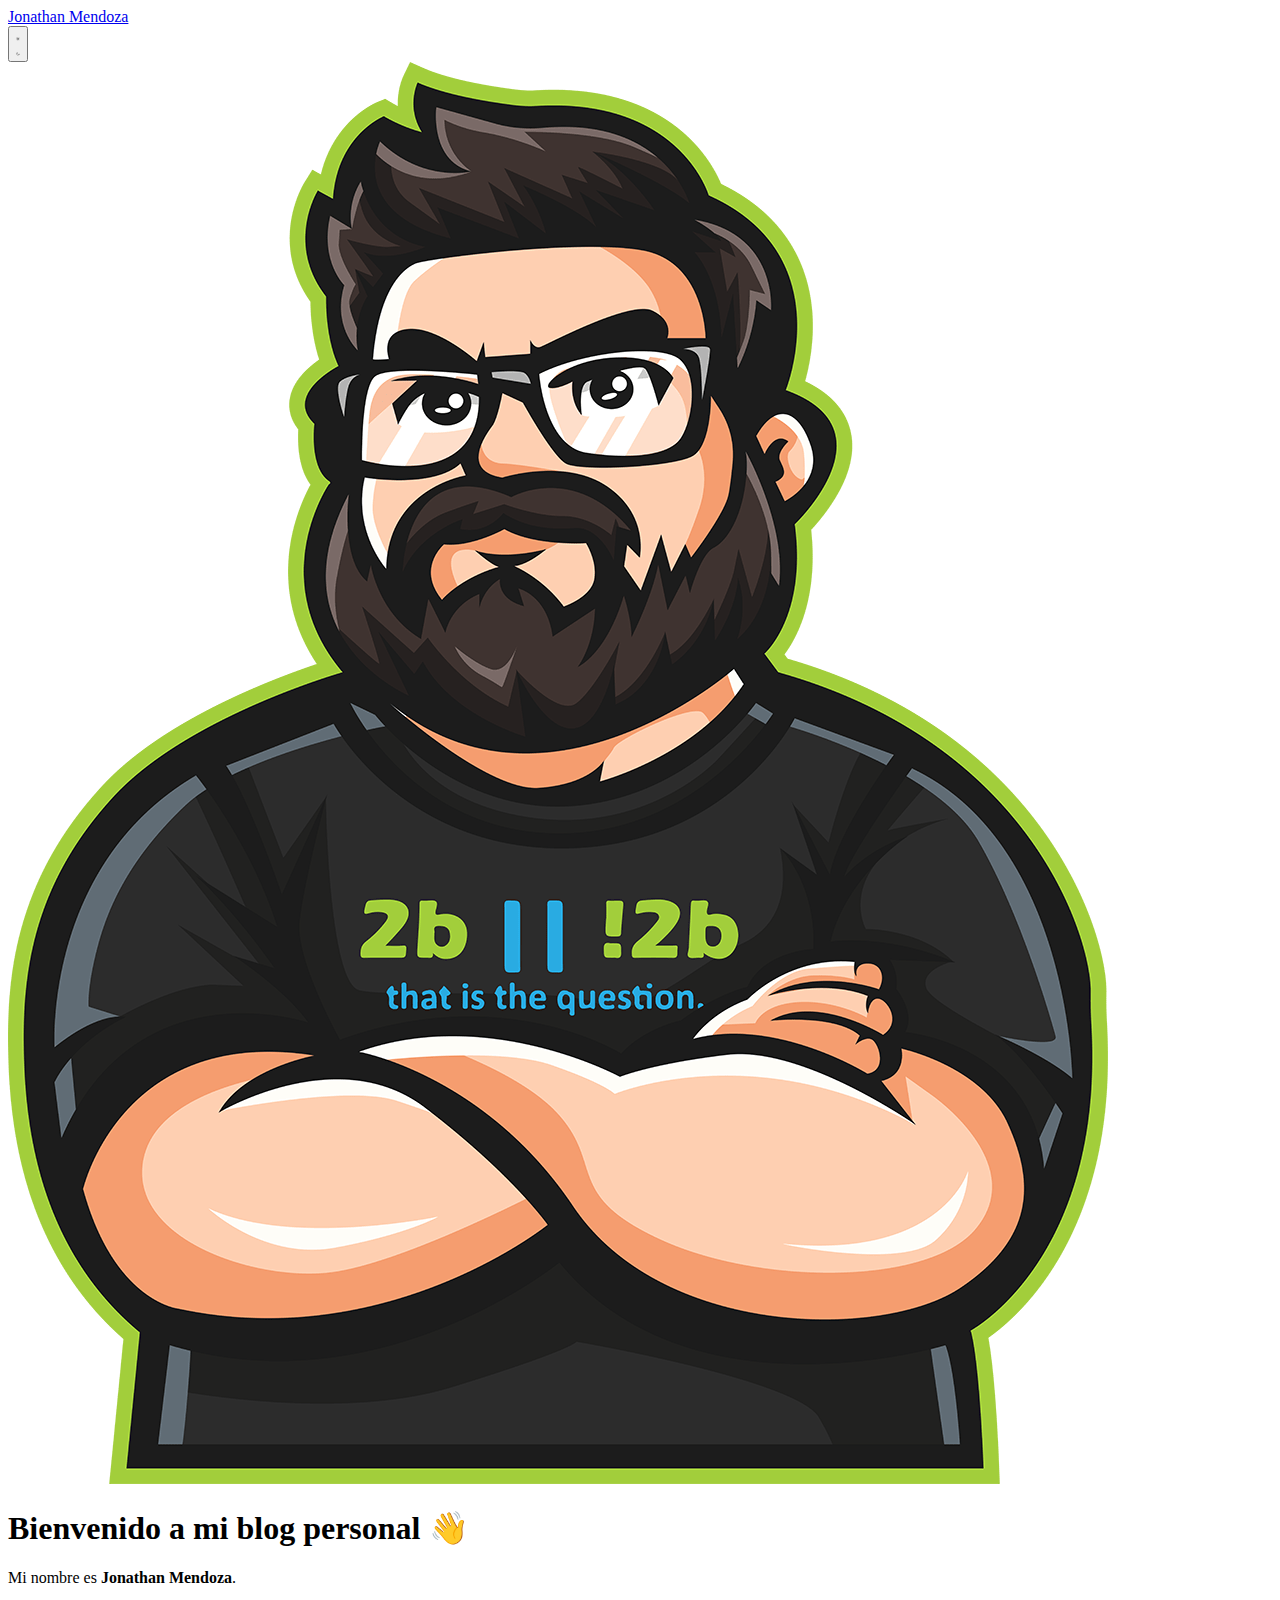
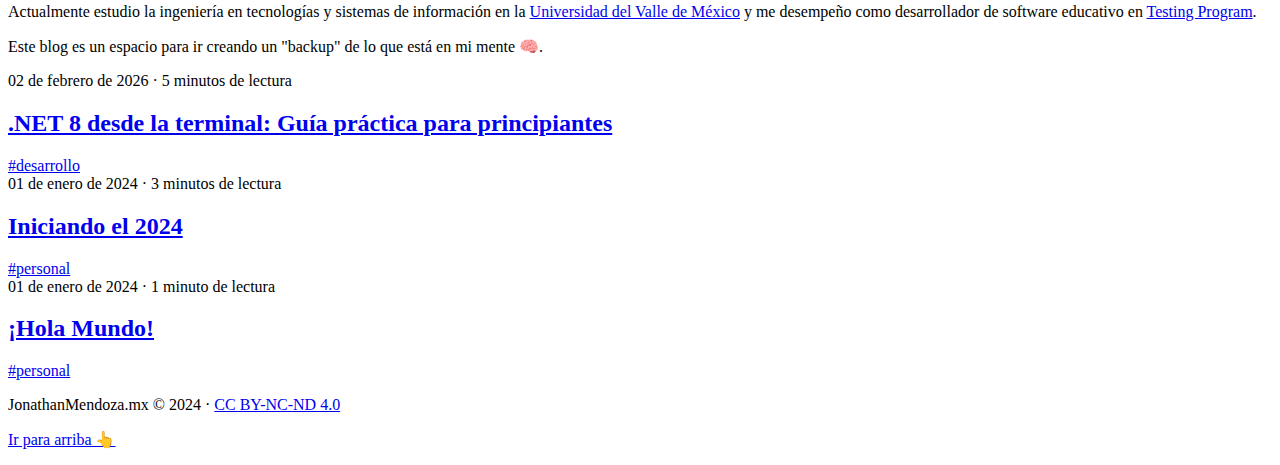
==== commit 46ace710: "Changes to Site and Base" ====
--- a/index.html
+++ b/index.html
@@ -1,6 +1,6 @@
-<!DOCTYPE html><html lang="en" class="scroll-smooth"> <head><meta charset="UTF-8"><meta name="viewport" content="width=device-width, initial-scale=1.0"><title>Jonathan Mendoza</title><link rel="canonical" href="https://jonathanmendoza.mx/"><meta name="description" content="Blog de Jonathan Mendoza"><meta name="robots" content="index, follow"><meta property="og:title" content="Jonathan Mendoza"><meta property="og:type" content="website"><meta property="og:image" content="https://jonathanmendoza.mx/og.png"><meta property="og:url" content="https://jonathanmendoza.mx/"><meta name="astro-view-transitions-enabled" content="true"><meta name="astro-view-transitions-fallback" content="animate"><link rel="stylesheet" href="/_astro/_page_.Ci-kEwMj.css" />
+<!DOCTYPE html><html lang="en" class="scroll-smooth"> <head><meta charset="UTF-8"><meta name="viewport" content="width=device-width, initial-scale=1.0"><title>Jonathan Mendoza</title><link rel="canonical" href="https://yakziamx.github.io/root"><meta name="description" content="Blog de Jonathan Mendoza"><meta name="robots" content="index, follow"><meta property="og:title" content="Jonathan Mendoza"><meta property="og:type" content="website"><meta property="og:image" content="https://yakziamx.github.io/og.png"><meta property="og:url" content="https://yakziamx.github.io/root"><meta name="astro-view-transitions-enabled" content="true"><meta name="astro-view-transitions-fallback" content="animate"><link rel="stylesheet" href="/root/_astro/_page_.CkrkpShw.css" />
 <style>@keyframes astroFadeInOut{0%{opacity:1}to{opacity:0}}@keyframes astroFadeIn{0%{opacity:0}}@keyframes astroFadeOut{to{opacity:0}}@keyframes astroSlideFromRight{0%{transform:translate(100%)}}@keyframes astroSlideFromLeft{0%{transform:translate(-100%)}}@keyframes astroSlideToRight{to{transform:translate(100%)}}@keyframes astroSlideToLeft{to{transform:translate(-100%)}}@media (prefers-reduced-motion){::view-transition-group(*),::view-transition-old(*),::view-transition-new(*){animation:none!important}[data-astro-transition-scope]{animation:none!important}}
-</style><script type="module" src="/_astro/hoisted.BaklP18b.js"></script><style>[data-astro-transition-scope="astro-5idlgu6x-1"] { view-transition-name: post_title_dotnet-8-desde-la-terminal; }@layer astro { ::view-transition-old(post_title_dotnet-8-desde-la-terminal) { 
+</style><script type="module" src="/root/_astro/hoisted.BaklP18b.js"></script><style>[data-astro-transition-scope="astro-5idlgu6x-1"] { view-transition-name: post_title_dotnet-8-desde-la-terminal; }@layer astro { ::view-transition-old(post_title_dotnet-8-desde-la-terminal) { 
 	animation-duration: 180ms;
 	animation-timing-function: cubic-bezier(0.76, 0, 0.24, 1);
 	animation-fill-mode: both;
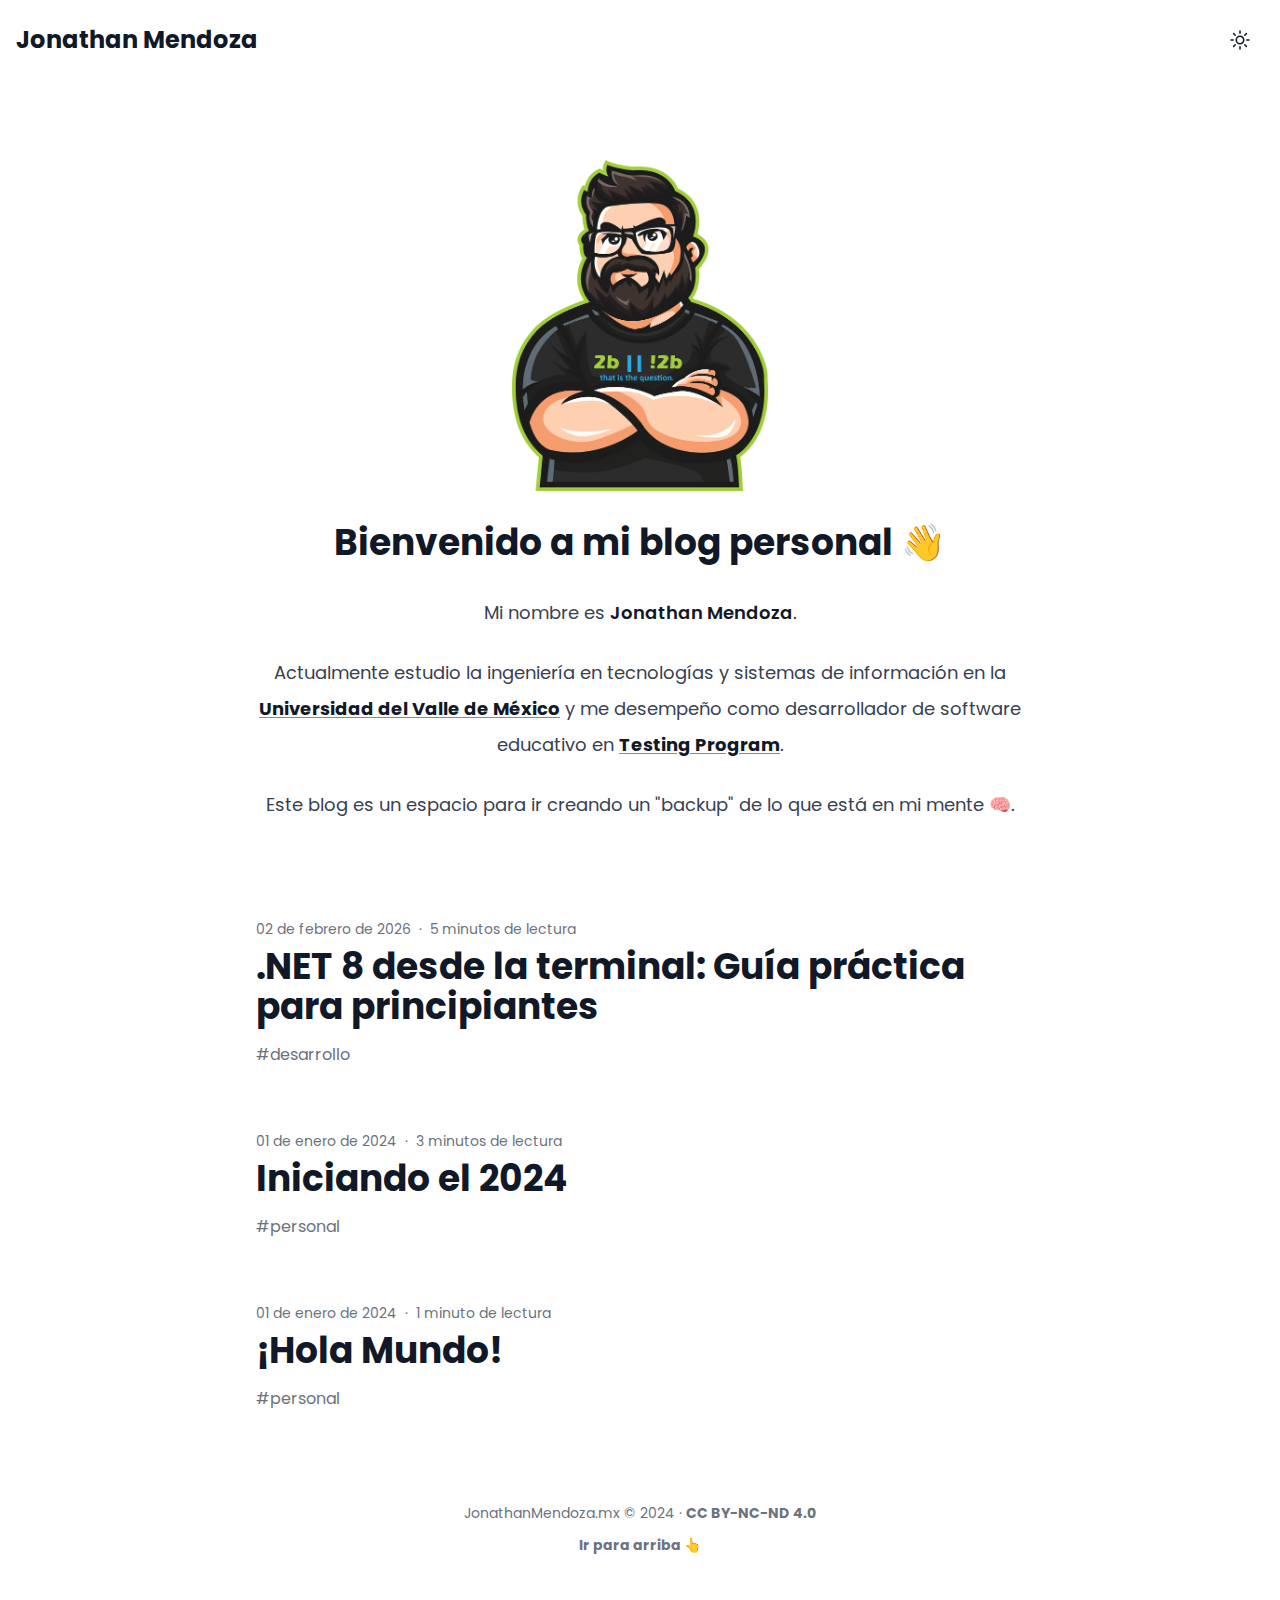
==== commit 731672fd: "Changes to Site and Base" ====
--- a/index.html
+++ b/index.html
@@ -1,6 +1,6 @@
-<!DOCTYPE html><html lang="en" class="scroll-smooth"> <head><meta charset="UTF-8"><meta name="viewport" content="width=device-width, initial-scale=1.0"><title>Jonathan Mendoza</title><link rel="canonical" href="https://yakziamx.github.io/root"><meta name="description" content="Blog de Jonathan Mendoza"><meta name="robots" content="index, follow"><meta property="og:title" content="Jonathan Mendoza"><meta property="og:type" content="website"><meta property="og:image" content="https://yakziamx.github.io/og.png"><meta property="og:url" content="https://yakziamx.github.io/root"><meta name="astro-view-transitions-enabled" content="true"><meta name="astro-view-transitions-fallback" content="animate"><link rel="stylesheet" href="/root/_astro/_page_.CkrkpShw.css" />
+<!DOCTYPE html><html lang="en" class="scroll-smooth"> <head><meta charset="UTF-8"><meta name="viewport" content="width=device-width, initial-scale=1.0"><title>Jonathan Mendoza</title><link rel="canonical" href="https://jonathanmendoza.mx/"><meta name="description" content="Blog de Jonathan Mendoza"><meta name="robots" content="index, follow"><meta property="og:title" content="Jonathan Mendoza"><meta property="og:type" content="website"><meta property="og:image" content="https://jonathanmendoza.mx/og.png"><meta property="og:url" content="https://jonathanmendoza.mx/"><meta name="astro-view-transitions-enabled" content="true"><meta name="astro-view-transitions-fallback" content="animate"><link rel="stylesheet" href="/_astro/_page_.Ci-kEwMj.css" />
 <style>@keyframes astroFadeInOut{0%{opacity:1}to{opacity:0}}@keyframes astroFadeIn{0%{opacity:0}}@keyframes astroFadeOut{to{opacity:0}}@keyframes astroSlideFromRight{0%{transform:translate(100%)}}@keyframes astroSlideFromLeft{0%{transform:translate(-100%)}}@keyframes astroSlideToRight{to{transform:translate(100%)}}@keyframes astroSlideToLeft{to{transform:translate(-100%)}}@media (prefers-reduced-motion){::view-transition-group(*),::view-transition-old(*),::view-transition-new(*){animation:none!important}[data-astro-transition-scope]{animation:none!important}}
-</style><script type="module" src="/root/_astro/hoisted.BaklP18b.js"></script><style>[data-astro-transition-scope="astro-5idlgu6x-1"] { view-transition-name: post_title_dotnet-8-desde-la-terminal; }@layer astro { ::view-transition-old(post_title_dotnet-8-desde-la-terminal) { 
+</style><script type="module" src="/_astro/hoisted.BaklP18b.js"></script><style>[data-astro-transition-scope="astro-5idlgu6x-1"] { view-transition-name: post_title_dotnet-8-desde-la-terminal; }@layer astro { ::view-transition-old(post_title_dotnet-8-desde-la-terminal) { 
 	animation-duration: 180ms;
 	animation-timing-function: cubic-bezier(0.76, 0, 0.24, 1);
 	animation-fill-mode: both;
--- a/_astro/_page_.Ci-kEwMj.css
+++ b/_astro/_page_.Ci-kEwMj.css
@@ -0,0 +1 @@
+.astro-route-announcer{position:absolute;left:0;top:0;clip:rect(0 0 0 0);-webkit-clip-path:inset(50%);clip-path:inset(50%);overflow:hidden;white-space:nowrap;width:1px;height:1px}@font-face{font-family:Poppins;font-style:normal;font-display:swap;font-weight:400;src:url(/_astro/poppins-devanagari-400-normal.DXhQFdtL.woff2) format("woff2"),url(/_astro/poppins-devanagari-400-normal.C8-_4xxD.woff) format("woff");unicode-range:U+0900-097F,U+1CD0-1CF9,U+200C-200D,U+20A8,U+20B9,U+25CC,U+A830-A839,U+A8E0-A8FF}@font-face{font-family:Poppins;font-style:normal;font-display:swap;font-weight:400;src:url(/_astro/poppins-latin-ext-400-normal.CZnfsGfc.woff2) format("woff2"),url(/_astro/poppins-latin-ext-400-normal.DdMv8PPD.woff) format("woff");unicode-range:U+0100-02AF,U+0304,U+0308,U+0329,U+1E00-1E9F,U+1EF2-1EFF,U+2020,U+20A0-20AB,U+20AD-20CF,U+2113,U+2C60-2C7F,U+A720-A7FF}@font-face{font-family:Poppins;font-style:normal;font-display:swap;font-weight:400;src:url(/_astro/poppins-latin-400-normal.cpxAROuN.woff2) format("woff2"),url(/_astro/poppins-latin-400-normal.B_rUbtde.woff) format("woff");unicode-range:U+0000-00FF,U+0131,U+0152-0153,U+02BB-02BC,U+02C6,U+02DA,U+02DC,U+0304,U+0308,U+0329,U+2000-206F,U+2074,U+20AC,U+2122,U+2191,U+2193,U+2212,U+2215,U+FEFF,U+FFFD}@font-face{font-family:Poppins;font-style:normal;font-display:swap;font-weight:500;src:url(/_astro/poppins-devanagari-500-normal.CedCftIp.woff2) format("woff2"),url(/_astro/poppins-devanagari-500-normal.BroQQ6xd.woff) format("woff");unicode-range:U+0900-097F,U+1CD0-1CF9,U+200C-200D,U+20A8,U+20B9,U+25CC,U+A830-A839,U+A8E0-A8FF}@font-face{font-family:Poppins;font-style:normal;font-display:swap;font-weight:500;src:url(/_astro/poppins-latin-ext-500-normal.CkbSfFoM.woff2) format("woff2"),url(/_astro/poppins-latin-ext-500-normal.CHw6h0fi.woff) format("woff");unicode-range:U+0100-02AF,U+0304,U+0308,U+0329,U+1E00-1E9F,U+1EF2-1EFF,U+2020,U+20A0-20AB,U+20AD-20CF,U+2113,U+2C60-2C7F,U+A720-A7FF}@font-face{font-family:Poppins;font-style:normal;font-display:swap;font-weight:500;src:url(/_astro/poppins-latin-500-normal.C8OXljZJ.woff2) format("woff2"),url(/_astro/poppins-latin-500-normal.DYKS35CB.woff) format("woff");unicode-range:U+0000-00FF,U+0131,U+0152-0153,U+02BB-02BC,U+02C6,U+02DA,U+02DC,U+0304,U+0308,U+0329,U+2000-206F,U+2074,U+20AC,U+2122,U+2191,U+2193,U+2212,U+2215,U+FEFF,U+FFFD}@font-face{font-family:Poppins;font-style:normal;font-display:swap;font-weight:600;src:url(/_astro/poppins-devanagari-600-normal.B64POISR.woff2) format("woff2"),url(/_astro/poppins-devanagari-600-normal.D_hkOiD3.woff) format("woff");unicode-range:U+0900-097F,U+1CD0-1CF9,U+200C-200D,U+20A8,U+20B9,U+25CC,U+A830-A839,U+A8E0-A8FF}@font-face{font-family:Poppins;font-style:normal;font-display:swap;font-weight:600;src:url(/_astro/poppins-latin-ext-600-normal.CjZjQJk3.woff2) format("woff2"),url(/_astro/poppins-latin-ext-600-normal.Bw2Y7KI9.woff) format("woff");unicode-range:U+0100-02AF,U+0304,U+0308,U+0329,U+1E00-1E9F,U+1EF2-1EFF,U+2020,U+20A0-20AB,U+20AD-20CF,U+2113,U+2C60-2C7F,U+A720-A7FF}@font-face{font-family:Poppins;font-style:normal;font-display:swap;font-weight:600;src:url(/_astro/poppins-latin-600-normal.zEkxB9Mr.woff2) format("woff2"),url(/_astro/poppins-latin-600-normal.DYo_fp3E.woff) format("woff");unicode-range:U+0000-00FF,U+0131,U+0152-0153,U+02BB-02BC,U+02C6,U+02DA,U+02DC,U+0304,U+0308,U+0329,U+2000-206F,U+2074,U+20AC,U+2122,U+2191,U+2193,U+2212,U+2215,U+FEFF,U+FFFD}@font-face{font-family:Poppins;font-style:normal;font-display:swap;font-weight:700;src:url(/_astro/poppins-devanagari-700-normal.x1FzP7sX.woff2) format("woff2"),url(/_astro/poppins-devanagari-700-normal.BAn-kOyM.woff) format("woff");unicode-range:U+0900-097F,U+1CD0-1CF9,U+200C-200D,U+20A8,U+20B9,U+25CC,U+A830-A839,U+A8E0-A8FF}@font-face{font-family:Poppins;font-style:normal;font-display:swap;font-weight:700;src:url(/_astro/poppins-latin-ext-700-normal.j1no4XVB.woff2) format("woff2"),url(/_astro/poppins-latin-ext-700-normal.DP68CcFE.woff) format("woff");unicode-range:U+0100-02AF,U+0304,U+0308,U+0329,U+1E00-1E9F,U+1EF2-1EFF,U+2020,U+20A0-20AB,U+20AD-20CF,U+2113,U+2C60-2C7F,U+A720-A7FF}@font-face{font-family:Poppins;font-style:normal;font-display:swap;font-weight:700;src:url(/_astro/poppins-latin-700-normal.Qrb0O0WB.woff2) format("woff2"),url(/_astro/poppins-latin-700-normal.CAvHRXwD.woff) format("woff");unicode-range:U+0000-00FF,U+0131,U+0152-0153,U+02BB-02BC,U+02C6,U+02DA,U+02DC,U+0304,U+0308,U+0329,U+2000-206F,U+2074,U+20AC,U+2122,U+2191,U+2193,U+2212,U+2215,U+FEFF,U+FFFD}*,:before,:after{box-sizing:border-box;border-width:0;border-style:solid;border-color:#e5e7eb}:before,:after{--tw-content: ""}html,:host{line-height:1.5;-webkit-text-size-adjust:100%;-moz-tab-size:4;-o-tab-size:4;tab-size:4;font-family:Poppins,ui-sans-serif,system-ui,sans-serif,"Apple Color Emoji","Segoe UI Emoji",Segoe UI Symbol,"Noto Color Emoji";font-feature-settings:normal;font-variation-settings:normal;-webkit-tap-highlight-color:transparent}body{margin:0;line-height:inherit}hr{height:0;color:inherit;border-top-width:1px}abbr:where([title]){-webkit-text-decoration:underline dotted;text-decoration:underline dotted}h1,h2,h3,h4,h5,h6{font-size:inherit;font-weight:inherit}a{color:inherit;text-decoration:inherit}b,strong{font-weight:bolder}code,kbd,samp,pre{font-family:ui-monospace,SFMono-Regular,Menlo,Monaco,Consolas,Liberation Mono,Courier New,monospace;font-feature-settings:normal;font-variation-settings:normal;font-size:1em}small{font-size:80%}sub,sup{font-size:75%;line-height:0;position:relative;vertical-align:baseline}sub{bottom:-.25em}sup{top:-.5em}table{text-indent:0;border-color:inherit;border-collapse:collapse}button,input,optgroup,select,textarea{font-family:inherit;font-feature-settings:inherit;font-variation-settings:inherit;font-size:100%;font-weight:inherit;line-height:inherit;color:inherit;margin:0;padding:0}button,select{text-transform:none}button,[type=button],[type=reset],[type=submit]{-webkit-appearance:button;background-color:transparent;background-image:none}:-moz-focusring{outline:auto}:-moz-ui-invalid{box-shadow:none}progress{vertical-align:baseline}::-webkit-inner-spin-button,::-webkit-outer-spin-button{height:auto}[type=search]{-webkit-appearance:textfield;outline-offset:-2px}::-webkit-search-decoration{-webkit-appearance:none}::-webkit-file-upload-button{-webkit-appearance:button;font:inherit}summary{display:list-item}blockquote,dl,dd,h1,h2,h3,h4,h5,h6,hr,figure,p,pre{margin:0}fieldset{margin:0;padding:0}legend{padding:0}ol,ul,menu{list-style:none;margin:0;padding:0}dialog{padding:0}textarea{resize:vertical}input::-moz-placeholder,textarea::-moz-placeholder{opacity:1;color:#9ca3af}input::placeholder,textarea::placeholder{opacity:1;color:#9ca3af}button,[role=button]{cursor:pointer}:disabled{cursor:default}img,svg,video,canvas,audio,iframe,embed,object{display:block;vertical-align:middle}img,video{max-width:100%;height:auto}[hidden]{display:none}*{scrollbar-color:initial;scrollbar-width:initial}*,:before,:after{--tw-border-spacing-x: 0;--tw-border-spacing-y: 0;--tw-translate-x: 0;--tw-translate-y: 0;--tw-rotate: 0;--tw-skew-x: 0;--tw-skew-y: 0;--tw-scale-x: 1;--tw-scale-y: 1;--tw-pan-x: ;--tw-pan-y: ;--tw-pinch-zoom: ;--tw-scroll-snap-strictness: proximity;--tw-gradient-from-position: ;--tw-gradient-via-position: ;--tw-gradient-to-position: ;--tw-ordinal: ;--tw-slashed-zero: ;--tw-numeric-figure: ;--tw-numeric-spacing: ;--tw-numeric-fraction: ;--tw-ring-inset: ;--tw-ring-offset-width: 0px;--tw-ring-offset-color: #fff;--tw-ring-color: rgb(59 130 246 / .5);--tw-ring-offset-shadow: 0 0 #0000;--tw-ring-shadow: 0 0 #0000;--tw-shadow: 0 0 #0000;--tw-shadow-colored: 0 0 #0000;--tw-blur: ;--tw-brightness: ;--tw-contrast: ;--tw-grayscale: ;--tw-hue-rotate: ;--tw-invert: ;--tw-saturate: ;--tw-sepia: ;--tw-drop-shadow: ;--tw-backdrop-blur: ;--tw-backdrop-brightness: ;--tw-backdrop-contrast: ;--tw-backdrop-grayscale: ;--tw-backdrop-hue-rotate: ;--tw-backdrop-invert: ;--tw-backdrop-opacity: ;--tw-backdrop-saturate: ;--tw-backdrop-sepia: }::backdrop{--tw-border-spacing-x: 0;--tw-border-spacing-y: 0;--tw-translate-x: 0;--tw-translate-y: 0;--tw-rotate: 0;--tw-skew-x: 0;--tw-skew-y: 0;--tw-scale-x: 1;--tw-scale-y: 1;--tw-pan-x: ;--tw-pan-y: ;--tw-pinch-zoom: ;--tw-scroll-snap-strictness: proximity;--tw-gradient-from-position: ;--tw-gradient-via-position: ;--tw-gradient-to-position: ;--tw-ordinal: ;--tw-slashed-zero: ;--tw-numeric-figure: ;--tw-numeric-spacing: ;--tw-numeric-fraction: ;--tw-ring-inset: ;--tw-ring-offset-width: 0px;--tw-ring-offset-color: #fff;--tw-ring-color: rgb(59 130 246 / .5);--tw-ring-offset-shadow: 0 0 #0000;--tw-ring-shadow: 0 0 #0000;--tw-shadow: 0 0 #0000;--tw-shadow-colored: 0 0 #0000;--tw-blur: ;--tw-brightness: ;--tw-contrast: ;--tw-grayscale: ;--tw-hue-rotate: ;--tw-invert: ;--tw-saturate: ;--tw-sepia: ;--tw-drop-shadow: ;--tw-backdrop-blur: ;--tw-backdrop-brightness: ;--tw-backdrop-contrast: ;--tw-backdrop-grayscale: ;--tw-backdrop-hue-rotate: ;--tw-backdrop-invert: ;--tw-backdrop-opacity: ;--tw-backdrop-saturate: ;--tw-backdrop-sepia: }.prose{color:var(--tw-prose-body);max-width:65ch}.prose :where(p):not(:where([class~=not-prose],[class~=not-prose] *)){margin-top:1.25em;margin-bottom:1.25em}.prose :where([class~=lead]):not(:where([class~=not-prose],[class~=not-prose] *)){color:var(--tw-prose-lead);font-size:1.25em;line-height:1.6;margin-top:1.2em;margin-bottom:1.2em}.prose :where(a):not(:where([class~=not-prose],[class~=not-prose] *)){color:var(--tw-prose-links);text-decoration:underline;font-weight:500}.prose :where(strong):not(:where([class~=not-prose],[class~=not-prose] *)){color:var(--tw-prose-bold);font-weight:600}.prose :where(a strong):not(:where([class~=not-prose],[class~=not-prose] *)){color:inherit}.prose :where(blockquote strong):not(:where([class~=not-prose],[class~=not-prose] *)){color:inherit}.prose :where(thead th strong):not(:where([class~=not-prose],[class~=not-prose] *)){color:inherit}.prose :where(ol):not(:where([class~=not-prose],[class~=not-prose] *)){list-style-type:decimal;margin-top:1.25em;margin-bottom:1.25em;padding-left:1.625em}.prose :where(ol[type=A]):not(:where([class~=not-prose],[class~=not-prose] *)){list-style-type:upper-alpha}.prose :where(ol[type=a]):not(:where([class~=not-prose],[class~=not-prose] *)){list-style-type:lower-alpha}.prose :where(ol[type=A s]):not(:where([class~=not-prose],[class~=not-prose] *)){list-style-type:upper-alpha}.prose :where(ol[type=a s]):not(:where([class~=not-prose],[class~=not-prose] *)){list-style-type:lower-alpha}.prose :where(ol[type=I]):not(:where([class~=not-prose],[class~=not-prose] *)){list-style-type:upper-roman}.prose :where(ol[type=i]):not(:where([class~=not-prose],[class~=not-prose] *)){list-style-type:lower-roman}.prose :where(ol[type=I s]):not(:where([class~=not-prose],[class~=not-prose] *)){list-style-type:upper-roman}.prose :where(ol[type=i s]):not(:where([class~=not-prose],[class~=not-prose] *)){list-style-type:lower-roman}.prose :where(ol[type="1"]):not(:where([class~=not-prose],[class~=not-prose] *)){list-style-type:decimal}.prose :where(ul):not(:where([class~=not-prose],[class~=not-prose] *)){list-style-type:disc;margin-top:1.25em;margin-bottom:1.25em;padding-left:1.625em}.prose :where(ol>li):not(:where([class~=not-prose],[class~=not-prose] *))::marker{font-weight:400;color:var(--tw-prose-counters)}.prose :where(ul>li):not(:where([class~=not-prose],[class~=not-prose] *))::marker{color:var(--tw-prose-bullets)}.prose :where(dt):not(:where([class~=not-prose],[class~=not-prose] *)){color:var(--tw-prose-headings);font-weight:600;margin-top:1.25em}.prose :where(hr):not(:where([class~=not-prose],[class~=not-prose] *)){border-color:var(--tw-prose-hr);border-top-width:1px;margin-top:3em;margin-bottom:3em}.prose :where(blockquote):not(:where([class~=not-prose],[class~=not-prose] *)){font-weight:500;font-style:italic;color:var(--tw-prose-quotes);border-left-width:.25rem;border-left-color:var(--tw-prose-quote-borders);quotes:"“""”""‘""’";margin-top:1.6em;margin-bottom:1.6em;padding-left:1em}.prose :where(blockquote p:first-of-type):not(:where([class~=not-prose],[class~=not-prose] *)):before{content:open-quote}.prose :where(blockquote p:last-of-type):not(:where([class~=not-prose],[class~=not-prose] *)):after{content:close-quote}.prose :where(h1):not(:where([class~=not-prose],[class~=not-prose] *)){color:var(--tw-prose-headings);font-weight:800;font-size:2.25em;margin-top:0;margin-bottom:.8888889em;line-height:1.1111111}.prose :where(h1 strong):not(:where([class~=not-prose],[class~=not-prose] *)){font-weight:900;color:inherit}.prose :where(h2):not(:where([class~=not-prose],[class~=not-prose] *)){color:var(--tw-prose-headings);font-weight:700;font-size:1.5em;margin-top:2em;margin-bottom:1em;line-height:1.3333333}.prose :where(h2 strong):not(:where([class~=not-prose],[class~=not-prose] *)){font-weight:800;color:inherit}.prose :where(h3):not(:where([class~=not-prose],[class~=not-prose] *)){color:var(--tw-prose-headings);font-weight:600;font-size:1.25em;margin-top:1.6em;margin-bottom:.6em;line-height:1.6}.prose :where(h3 strong):not(:where([class~=not-prose],[class~=not-prose] *)){font-weight:700;color:inherit}.prose :where(h4):not(:where([class~=not-prose],[class~=not-prose] *)){color:var(--tw-prose-headings);font-weight:600;margin-top:1.5em;margin-bottom:.5em;line-height:1.5}.prose :where(h4 strong):not(:where([class~=not-prose],[class~=not-prose] *)){font-weight:700;color:inherit}.prose :where(img):not(:where([class~=not-prose],[class~=not-prose] *)){margin-top:2em;margin-bottom:2em}.prose :where(picture):not(:where([class~=not-prose],[class~=not-prose] *)){display:block;margin-top:2em;margin-bottom:2em}.prose :where(kbd):not(:where([class~=not-prose],[class~=not-prose] *)){font-weight:500;font-family:inherit;color:var(--tw-prose-kbd);box-shadow:0 0 0 1px rgb(var(--tw-prose-kbd-shadows) / 10%),0 3px rgb(var(--tw-prose-kbd-shadows) / 10%);font-size:.875em;border-radius:.3125rem;padding:.1875em .375em}.prose :where(code):not(:where([class~=not-prose],[class~=not-prose] *)){color:var(--tw-prose-code);font-weight:600;font-size:.875em}.prose :where(code):not(:where([class~=not-prose],[class~=not-prose] *)):before{content:"`"}.prose :where(code):not(:where([class~=not-prose],[class~=not-prose] *)):after{content:"`"}.prose :where(a code):not(:where([class~=not-prose],[class~=not-prose] *)){color:inherit}.prose :where(h1 code):not(:where([class~=not-prose],[class~=not-prose] *)){color:inherit}.prose :where(h2 code):not(:where([class~=not-prose],[class~=not-prose] *)){color:inherit;font-size:.875em}.prose :where(h3 code):not(:where([class~=not-prose],[class~=not-prose] *)){color:inherit;font-size:.9em}.prose :where(h4 code):not(:where([class~=not-prose],[class~=not-prose] *)){color:inherit}.prose :where(blockquote code):not(:where([class~=not-prose],[class~=not-prose] *)){color:inherit}.prose :where(thead th code):not(:where([class~=not-prose],[class~=not-prose] *)){color:inherit}.prose :where(pre):not(:where([class~=not-prose],[class~=not-prose] *)){color:var(--tw-prose-pre-code);background-color:var(--tw-prose-pre-bg);overflow-x:auto;font-weight:400;font-size:.875em;line-height:1.7142857;margin-top:1.7142857em;margin-bottom:1.7142857em;border-radius:.375rem;padding:.8571429em 1.1428571em}.prose :where(pre code):not(:where([class~=not-prose],[class~=not-prose] *)){background-color:transparent;border-width:0;border-radius:0;padding:0;font-weight:inherit;color:inherit;font-size:inherit;font-family:inherit;line-height:inherit}.prose :where(pre code):not(:where([class~=not-prose],[class~=not-prose] *)):before{content:none}.prose :where(pre code):not(:where([class~=not-prose],[class~=not-prose] *)):after{content:none}.prose :where(table):not(:where([class~=not-prose],[class~=not-prose] *)){width:100%;table-layout:auto;text-align:left;margin-top:2em;margin-bottom:2em;font-size:.875em;line-height:1.7142857}.prose :where(thead):not(:where([class~=not-prose],[class~=not-prose] *)){border-bottom-width:1px;border-bottom-color:var(--tw-prose-th-borders)}.prose :where(thead th):not(:where([class~=not-prose],[class~=not-prose] *)){color:var(--tw-prose-headings);font-weight:600;vertical-align:bottom;padding-right:.5714286em;padding-bottom:.5714286em;padding-left:.5714286em}.prose :where(tbody tr):not(:where([class~=not-prose],[class~=not-prose] *)){border-bottom-width:1px;border-bottom-color:var(--tw-prose-td-borders)}.prose :where(tbody tr:last-child):not(:where([class~=not-prose],[class~=not-prose] *)){border-bottom-width:0}.prose :where(tbody td):not(:where([class~=not-prose],[class~=not-prose] *)){vertical-align:baseline}.prose :where(tfoot):not(:where([class~=not-prose],[class~=not-prose] *)){border-top-width:1px;border-top-color:var(--tw-prose-th-borders)}.prose :where(tfoot td):not(:where([class~=not-prose],[class~=not-prose] *)){vertical-align:top}.prose :where(figure>*):not(:where([class~=not-prose],[class~=not-prose] *)){margin-top:0;margin-bottom:0}.prose :where(figcaption):not(:where([class~=not-prose],[class~=not-prose] *)){color:var(--tw-prose-captions);font-size:.875em;line-height:1.4285714;margin-top:.8571429em}.prose{--tw-prose-body: #374151;--tw-prose-headings: #111827;--tw-prose-lead: #4b5563;--tw-prose-links: #111827;--tw-prose-bold: #111827;--tw-prose-counters: #6b7280;--tw-prose-bullets: #d1d5db;--tw-prose-hr: #e5e7eb;--tw-prose-quotes: #111827;--tw-prose-quote-borders: #e5e7eb;--tw-prose-captions: #6b7280;--tw-prose-kbd: #111827;--tw-prose-kbd-shadows: 17 24 39;--tw-prose-code: #111827;--tw-prose-pre-code: #e5e7eb;--tw-prose-pre-bg: #1f2937;--tw-prose-th-borders: #d1d5db;--tw-prose-td-borders: #e5e7eb;--tw-prose-invert-body: #d1d5db;--tw-prose-invert-headings: #fff;--tw-prose-invert-lead: #9ca3af;--tw-prose-invert-links: #fff;--tw-prose-invert-bold: #fff;--tw-prose-invert-counters: #9ca3af;--tw-prose-invert-bullets: #4b5563;--tw-prose-invert-hr: #374151;--tw-prose-invert-quotes: #f3f4f6;--tw-prose-invert-quote-borders: #374151;--tw-prose-invert-captions: #9ca3af;--tw-prose-invert-kbd: #fff;--tw-prose-invert-kbd-shadows: 255 255 255;--tw-prose-invert-code: #fff;--tw-prose-invert-pre-code: #d1d5db;--tw-prose-invert-pre-bg: rgb(0 0 0 / 50%);--tw-prose-invert-th-borders: #4b5563;--tw-prose-invert-td-borders: #374151;font-size:1rem;line-height:1.75}.prose :where(picture>img):not(:where([class~=not-prose],[class~=not-prose] *)){margin-top:0;margin-bottom:0}.prose :where(video):not(:where([class~=not-prose],[class~=not-prose] *)){margin-top:2em;margin-bottom:2em}.prose :where(li):not(:where([class~=not-prose],[class~=not-prose] *)){margin-top:.5em;margin-bottom:.5em}.prose :where(ol>li):not(:where([class~=not-prose],[class~=not-prose] *)){padding-left:.375em}.prose :where(ul>li):not(:where([class~=not-prose],[class~=not-prose] *)){padding-left:.375em}.prose :where(.prose>ul>li p):not(:where([class~=not-prose],[class~=not-prose] *)){margin-top:.75em;margin-bottom:.75em}.prose :where(.prose>ul>li>*:first-child):not(:where([class~=not-prose],[class~=not-prose] *)){margin-top:1.25em}.prose :where(.prose>ul>li>*:last-child):not(:where([class~=not-prose],[class~=not-prose] *)){margin-bottom:1.25em}.prose :where(.prose>ol>li>*:first-child):not(:where([class~=not-prose],[class~=not-prose] *)){margin-top:1.25em}.prose :where(.prose>ol>li>*:last-child):not(:where([class~=not-prose],[class~=not-prose] *)){margin-bottom:1.25em}.prose :where(ul ul,ul ol,ol ul,ol ol):not(:where([class~=not-prose],[class~=not-prose] *)){margin-top:.75em;margin-bottom:.75em}.prose :where(dl):not(:where([class~=not-prose],[class~=not-prose] *)){margin-top:1.25em;margin-bottom:1.25em}.prose :where(dd):not(:where([class~=not-prose],[class~=not-prose] *)){margin-top:.5em;padding-left:1.625em}.prose :where(hr+*):not(:where([class~=not-prose],[class~=not-prose] *)){margin-top:0}.prose :where(h2+*):not(:where([class~=not-prose],[class~=not-prose] *)){margin-top:0}.prose :where(h3+*):not(:where([class~=not-prose],[class~=not-prose] *)){margin-top:0}.prose :where(h4+*):not(:where([class~=not-prose],[class~=not-prose] *)){margin-top:0}.prose :where(thead th:first-child):not(:where([class~=not-prose],[class~=not-prose] *)){padding-left:0}.prose :where(thead th:last-child):not(:where([class~=not-prose],[class~=not-prose] *)){padding-right:0}.prose :where(tbody td,tfoot td):not(:where([class~=not-prose],[class~=not-prose] *)){padding:.5714286em}.prose :where(tbody td:first-child,tfoot td:first-child):not(:where([class~=not-prose],[class~=not-prose] *)){padding-left:0}.prose :where(tbody td:last-child,tfoot td:last-child):not(:where([class~=not-prose],[class~=not-prose] *)){padding-right:0}.prose :where(figure):not(:where([class~=not-prose],[class~=not-prose] *)){margin-top:2em;margin-bottom:2em}.prose :where(.prose>:first-child):not(:where([class~=not-prose],[class~=not-prose] *)){margin-top:0}.prose :where(.prose>:last-child):not(:where([class~=not-prose],[class~=not-prose] *)){margin-bottom:0}.sr-only{position:absolute;width:1px;height:1px;padding:0;margin:-1px;overflow:hidden;clip:rect(0,0,0,0);white-space:nowrap;border-width:0}.relative{position:relative}.sticky{position:sticky}.top-6{top:1.5rem}.col-span-12{grid-column:span 12 / span 12}.col-span-3{grid-column:span 3 / span 3}.m-0{margin:0}.mx-auto{margin-left:auto;margin-right:auto}.my-16{margin-top:4rem;margin-bottom:4rem}.mb-2{margin-bottom:.5rem}.mb-4{margin-bottom:1rem}.mb-8{margin-bottom:2rem}.ml-2{margin-left:.5rem}.ml-auto{margin-left:auto}.mt-6{margin-top:1.5rem}.flex{display:flex}.grid{display:grid}.hidden{display:none}.h-12{height:3rem}.h-6{height:1.5rem}.min-h-screen{min-height:100vh}.w-12{width:3rem}.w-6{width:1.5rem}.max-w-3xl{max-width:48rem}.max-w-64{max-width:16rem}.flex-grow{flex-grow:1}.select-none{-webkit-user-select:none;-moz-user-select:none;user-select:none}.list-none{list-style-type:none}.grid-cols-12{grid-template-columns:repeat(12,minmax(0,1fr))}.flex-col{flex-direction:column}.flex-wrap{flex-wrap:wrap}.items-center{align-items:center}.justify-center{justify-content:center}.gap-16{gap:4rem}.gap-2{gap:.5rem}.scroll-smooth{scroll-behavior:smooth}.text-balance{text-wrap:balance}.break-words{overflow-wrap:break-word}.rounded-full{border-radius:9999px}.from-\[\#24292e\]{--tw-gradient-from: #24292e var(--tw-gradient-from-position);--tw-gradient-to: rgb(36 41 46 / 0) var(--tw-gradient-to-position);--tw-gradient-stops: var(--tw-gradient-from), var(--tw-gradient-to)}.from-10\%{--tw-gradient-from-position: 10%}.to-\[\#191c20\]{--tw-gradient-to: #191c20 var(--tw-gradient-to-position)}.p-4{padding:1rem}.px-4{padding-left:1rem;padding-right:1rem}.px-8{padding-left:2rem;padding-right:2rem}.py-16{padding-top:4rem;padding-bottom:4rem}.py-8{padding-top:2rem;padding-bottom:2rem}.pb-8{padding-bottom:2rem}.pl-4{padding-left:1rem}.pt-3{padding-top:.75rem}.text-center{text-align:center}.-indent-8{text-indent:-2rem}.font-sans{font-family:Poppins,ui-sans-serif,system-ui,sans-serif,"Apple Color Emoji","Segoe UI Emoji",Segoe UI Symbol,"Noto Color Emoji"}.text-2xl{font-size:1.5rem;line-height:2rem}.text-3xl{font-size:1.875rem;line-height:2.25rem}.text-4xl{font-size:2.25rem;line-height:2.5rem}.text-sm{font-size:.875rem;line-height:1.25rem}.text-xs{font-size:.75rem;line-height:1rem}.font-bold{font-weight:700}.font-medium{font-weight:500}.text-gray-300{--tw-text-opacity: 1;color:rgb(209 213 219 / var(--tw-text-opacity))}.text-gray-500{--tw-text-opacity: 1;color:rgb(107 114 128 / var(--tw-text-opacity))}.text-gray-700{--tw-text-opacity: 1;color:rgb(55 65 81 / var(--tw-text-opacity))}.text-gray-900{--tw-text-opacity: 1;color:rgb(17 24 39 / var(--tw-text-opacity))}.underline{text-decoration-line:underline}.no-underline{text-decoration-line:none}.decoration-secondary-color{text-decoration-color:#29abe2}.antialiased{-webkit-font-smoothing:antialiased;-moz-osx-font-smoothing:grayscale}.filter{filter:var(--tw-blur) var(--tw-brightness) var(--tw-contrast) var(--tw-grayscale) var(--tw-hue-rotate) var(--tw-invert) var(--tw-saturate) var(--tw-sepia) var(--tw-drop-shadow)}.prose{max-width:none;line-height:1.75rem!important}@media (min-width: 640px){.prose{font-size:1.125rem;line-height:2.25rem!important}}@media (min-width: 768px){.prose{font-size:1.25rem;line-height:1.75rem}}.prose a{text-decoration-line:underline;text-decoration-color:#29abe2;text-decoration-style:solid;text-underline-offset:2px}.prose a:hover{--tw-text-opacity: 1;color:rgb(41 171 226 / var(--tw-text-opacity))}.prose h2{border-width:0px;border-bottom-width:1px;border-style:solid;--tw-border-opacity: 1;border-color:rgb(162 206 59 / var(--tw-border-opacity))}.toc a{text-decoration-line:none}.toc a:hover{--tw-text-opacity: 1;color:rgb(41 171 226 / var(--tw-text-opacity))}[data-rehype-pretty-code-figure]{position:relative}[data-rehype-pretty-code-figure]:hover [data-copy]{visibility:visible}[data-rehype-pretty-code-title]{margin-top:0;display:inline-flex;height:3rem;align-items:center;border-top-left-radius:.375rem;border-top-right-radius:.375rem;border-top-width:2px;--tw-border-opacity: 1;border-color:rgb(99 102 241 / var(--tw-border-opacity));background-color:var(--tw-prose-pre-bg);padding-left:1rem;padding-right:1rem;font-size:.875rem;line-height:1.25rem}:is(.dark [data-rehype-pretty-code-title]){background-color:var(--tw-prose-invert-pre-bg)}[data-rehype-pretty-code-title]+pre{border-top-left-radius:0}[data-rehype-pretty-code-title]~[data-copy]{top:4rem}[data-copy]{visibility:hidden;position:absolute;right:1rem;top:1rem;border-radius:.375rem;border-width:1px;--tw-border-opacity: 1;border-color:rgb(107 114 128 / var(--tw-border-opacity));--tw-bg-opacity: 1;background-color:rgb(255 255 255 / var(--tw-bg-opacity));padding:.5rem;font-size:.875rem;line-height:1.25rem;--tw-text-opacity: 1;color:rgb(17 24 39 / var(--tw-text-opacity));transition-property:all;transition-timing-function:cubic-bezier(.4,0,.2,1);transition-duration:.15s}[data-copy]:hover{--tw-bg-opacity: 1;background-color:rgb(156 163 175 / var(--tw-bg-opacity))}[data-copy]:disabled{pointer-events:none;--tw-bg-opacity: 1;background-color:rgb(156 163 175 / var(--tw-bg-opacity))}:is(.dark [data-copy]){--tw-bg-opacity: 1;background-color:rgb(17 24 39 / var(--tw-bg-opacity));--tw-text-opacity: 1;color:rgb(255 255 255 / var(--tw-text-opacity))}:is(.dark [data-copy]):hover{--tw-bg-opacity: 1;background-color:rgb(31 41 55 / var(--tw-bg-opacity))}:is(.dark [data-copy]):disabled{--tw-bg-opacity: 1;background-color:rgb(31 41 55 / var(--tw-bg-opacity))}pre{margin-left:auto;margin-right:auto;overflow:auto;border-radius:.375rem;padding:1rem;scrollbar-color:var(--scrollbar-thumb, initial) var(--scrollbar-track, initial)}pre::-webkit-scrollbar-track{background-color:var(--scrollbar-track);border-radius:var(--scrollbar-track-radius)}pre::-webkit-scrollbar-track:hover{background-color:var(--scrollbar-track-hover, var(--scrollbar-track))}pre::-webkit-scrollbar-track:active{background-color:var(--scrollbar-track-active, var(--scrollbar-track-hover, var(--scrollbar-track)))}pre::-webkit-scrollbar-thumb{background-color:var(--scrollbar-thumb);border-radius:var(--scrollbar-thumb-radius)}pre::-webkit-scrollbar-thumb:hover{background-color:var(--scrollbar-thumb-hover, var(--scrollbar-thumb))}pre::-webkit-scrollbar-thumb:active{background-color:var(--scrollbar-thumb-active, var(--scrollbar-thumb-hover, var(--scrollbar-thumb)))}pre::-webkit-scrollbar-corner{background-color:var(--scrollbar-corner);border-radius:var(--scrollbar-corner-radius)}pre::-webkit-scrollbar-corner:hover{background-color:var(--scrollbar-corner-hover, var(--scrollbar-corner))}pre::-webkit-scrollbar-corner:active{background-color:var(--scrollbar-corner-active, var(--scrollbar-corner-hover, var(--scrollbar-corner)))}pre{scrollbar-width:thin}pre::-webkit-scrollbar{display:block;width:8px;height:8px}pre{--scrollbar-thumb: #6b7280;--scrollbar-thumb-radius: .25rem}pre [data-line]{margin-left:-1rem;margin-right:-1rem;padding-left:1.5rem;padding-right:1.5rem}pre [data-highlighted-line]{background-color:#ffffff1a}pre [data-highlighted-chars]{border-radius:.375rem;padding:.25rem}pre mark{--tw-bg-opacity: 1;background-color:rgb(31 41 55 / var(--tw-bg-opacity));color:inherit}code{font-size:1rem;line-height:1.5rem;line-height:2!important}@media (min-width: 768px){code{font-size:1rem;line-height:1.5rem}}code[data-line-numbers]{counter-reset:line}code[data-line-numbers]>[data-line]:before{counter-increment:line;content:counter(line);margin-right:1rem;display:inline-block;width:1rem;text-align:right;--tw-text-opacity: 1;color:rgb(107 114 128 / var(--tw-text-opacity))}#references a{text-decoration-line:none}#references a:hover{--tw-text-opacity: 1;color:rgb(41 171 226 / var(--tw-text-opacity))}:is(.dark .dark\:prose-invert){--tw-prose-body: var(--tw-prose-invert-body);--tw-prose-headings: var(--tw-prose-invert-headings);--tw-prose-lead: var(--tw-prose-invert-lead);--tw-prose-links: var(--tw-prose-invert-links);--tw-prose-bold: var(--tw-prose-invert-bold);--tw-prose-counters: var(--tw-prose-invert-counters);--tw-prose-bullets: var(--tw-prose-invert-bullets);--tw-prose-hr: var(--tw-prose-invert-hr);--tw-prose-quotes: var(--tw-prose-invert-quotes);--tw-prose-quote-borders: var(--tw-prose-invert-quote-borders);--tw-prose-captions: var(--tw-prose-invert-captions);--tw-prose-kbd: var(--tw-prose-invert-kbd);--tw-prose-kbd-shadows: var(--tw-prose-invert-kbd-shadows);--tw-prose-code: var(--tw-prose-invert-code);--tw-prose-pre-code: var(--tw-prose-invert-pre-code);--tw-prose-pre-bg: var(--tw-prose-invert-pre-bg);--tw-prose-th-borders: var(--tw-prose-invert-th-borders);--tw-prose-td-borders: var(--tw-prose-invert-td-borders)}@media (min-width: 1024px){.lg\:prose-lg{font-size:1.125rem;line-height:1.7777778}.lg\:prose-lg :where(p):not(:where([class~=not-prose],[class~=not-prose] *)){margin-top:1.3333333em;margin-bottom:1.3333333em}.lg\:prose-lg :where([class~=lead]):not(:where([class~=not-prose],[class~=not-prose] *)){font-size:1.2222222em;line-height:1.4545455;margin-top:1.0909091em;margin-bottom:1.0909091em}.lg\:prose-lg :where(blockquote):not(:where([class~=not-prose],[class~=not-prose] *)){margin-top:1.6666667em;margin-bottom:1.6666667em;padding-left:1em}.lg\:prose-lg :where(h1):not(:where([class~=not-prose],[class~=not-prose] *)){font-size:2.6666667em;margin-top:0;margin-bottom:.8333333em;line-height:1}.lg\:prose-lg :where(h2):not(:where([class~=not-prose],[class~=not-prose] *)){font-size:1.6666667em;margin-top:1.8666667em;margin-bottom:1.0666667em;line-height:1.3333333}.lg\:prose-lg :where(h3):not(:where([class~=not-prose],[class~=not-prose] *)){font-size:1.3333333em;margin-top:1.6666667em;margin-bottom:.6666667em;line-height:1.5}.lg\:prose-lg :where(h4):not(:where([class~=not-prose],[class~=not-prose] *)){margin-top:1.7777778em;margin-bottom:.4444444em;line-height:1.5555556}.lg\:prose-lg :where(img):not(:where([class~=not-prose],[class~=not-prose] *)){margin-top:1.7777778em;margin-bottom:1.7777778em}.lg\:prose-lg :where(picture):not(:where([class~=not-prose],[class~=not-prose] *)){margin-top:1.7777778em;margin-bottom:1.7777778em}.lg\:prose-lg :where(picture>img):not(:where([class~=not-prose],[class~=not-prose] *)){margin-top:0;margin-bottom:0}.lg\:prose-lg :where(video):not(:where([class~=not-prose],[class~=not-prose] *)){margin-top:1.7777778em;margin-bottom:1.7777778em}.lg\:prose-lg :where(kbd):not(:where([class~=not-prose],[class~=not-prose] *)){font-size:.8888889em;border-radius:.3125rem;padding:.2222222em .4444444em}.lg\:prose-lg :where(code):not(:where([class~=not-prose],[class~=not-prose] *)){font-size:.8888889em}.lg\:prose-lg :where(h2 code):not(:where([class~=not-prose],[class~=not-prose] *)){font-size:.8666667em}.lg\:prose-lg :where(h3 code):not(:where([class~=not-prose],[class~=not-prose] *)){font-size:.875em}.lg\:prose-lg :where(pre):not(:where([class~=not-prose],[class~=not-prose] *)){font-size:.8888889em;line-height:1.75;margin-top:2em;margin-bottom:2em;border-radius:.375rem;padding:1em 1.5em}.lg\:prose-lg :where(ol):not(:where([class~=not-prose],[class~=not-prose] *)){margin-top:1.3333333em;margin-bottom:1.3333333em;padding-left:1.5555556em}.lg\:prose-lg :where(ul):not(:where([class~=not-prose],[class~=not-prose] *)){margin-top:1.3333333em;margin-bottom:1.3333333em;padding-left:1.5555556em}.lg\:prose-lg :where(li):not(:where([class~=not-prose],[class~=not-prose] *)){margin-top:.6666667em;margin-bottom:.6666667em}.lg\:prose-lg :where(ol>li):not(:where([class~=not-prose],[class~=not-prose] *)){padding-left:.4444444em}.lg\:prose-lg :where(ul>li):not(:where([class~=not-prose],[class~=not-prose] *)){padding-left:.4444444em}.lg\:prose-lg :where(.lg\:prose-lg>ul>li p):not(:where([class~=not-prose],[class~=not-prose] *)){margin-top:.8888889em;margin-bottom:.8888889em}.lg\:prose-lg :where(.lg\:prose-lg>ul>li>*:first-child):not(:where([class~=not-prose],[class~=not-prose] *)){margin-top:1.3333333em}.lg\:prose-lg :where(.lg\:prose-lg>ul>li>*:last-child):not(:where([class~=not-prose],[class~=not-prose] *)){margin-bottom:1.3333333em}.lg\:prose-lg :where(.lg\:prose-lg>ol>li>*:first-child):not(:where([class~=not-prose],[class~=not-prose] *)){margin-top:1.3333333em}.lg\:prose-lg :where(.lg\:prose-lg>ol>li>*:last-child):not(:where([class~=not-prose],[class~=not-prose] *)){margin-bottom:1.3333333em}.lg\:prose-lg :where(ul ul,ul ol,ol ul,ol ol):not(:where([class~=not-prose],[class~=not-prose] *)){margin-top:.8888889em;margin-bottom:.8888889em}.lg\:prose-lg :where(dl):not(:where([class~=not-prose],[class~=not-prose] *)){margin-top:1.3333333em;margin-bottom:1.3333333em}.lg\:prose-lg :where(dt):not(:where([class~=not-prose],[class~=not-prose] *)){margin-top:1.3333333em}.lg\:prose-lg :where(dd):not(:where([class~=not-prose],[class~=not-prose] *)){margin-top:.6666667em;padding-left:1.5555556em}.lg\:prose-lg :where(hr):not(:where([class~=not-prose],[class~=not-prose] *)){margin-top:3.1111111em;margin-bottom:3.1111111em}.lg\:prose-lg :where(hr+*):not(:where([class~=not-prose],[class~=not-prose] *)){margin-top:0}.lg\:prose-lg :where(h2+*):not(:where([class~=not-prose],[class~=not-prose] *)){margin-top:0}.lg\:prose-lg :where(h3+*):not(:where([class~=not-prose],[class~=not-prose] *)){margin-top:0}.lg\:prose-lg :where(h4+*):not(:where([class~=not-prose],[class~=not-prose] *)){margin-top:0}.lg\:prose-lg :where(table):not(:where([class~=not-prose],[class~=not-prose] *)){font-size:.8888889em;line-height:1.5}.lg\:prose-lg :where(thead th):not(:where([class~=not-prose],[class~=not-prose] *)){padding-right:.75em;padding-bottom:.75em;padding-left:.75em}.lg\:prose-lg :where(thead th:first-child):not(:where([class~=not-prose],[class~=not-prose] *)){padding-left:0}.lg\:prose-lg :where(thead th:last-child):not(:where([class~=not-prose],[class~=not-prose] *)){padding-right:0}.lg\:prose-lg :where(tbody td,tfoot td):not(:where([class~=not-prose],[class~=not-prose] *)){padding:.75em}.lg\:prose-lg :where(tbody td:first-child,tfoot td:first-child):not(:where([class~=not-prose],[class~=not-prose] *)){padding-left:0}.lg\:prose-lg :where(tbody td:last-child,tfoot td:last-child):not(:where([class~=not-prose],[class~=not-prose] *)){padding-right:0}.lg\:prose-lg :where(figure):not(:where([class~=not-prose],[class~=not-prose] *)){margin-top:1.7777778em;margin-bottom:1.7777778em}.lg\:prose-lg :where(figure>*):not(:where([class~=not-prose],[class~=not-prose] *)){margin-top:0;margin-bottom:0}.lg\:prose-lg :where(figcaption):not(:where([class~=not-prose],[class~=not-prose] *)){font-size:.8888889em;line-height:1.5;margin-top:1em}.lg\:prose-lg :where(.lg\:prose-lg>:first-child):not(:where([class~=not-prose],[class~=not-prose] *)){margin-top:0}.lg\:prose-lg :where(.lg\:prose-lg>:last-child):not(:where([class~=not-prose],[class~=not-prose] *)){margin-bottom:0}}.group:hover .group-hover\:underline{text-decoration-line:underline}.group:focus .group-focus\:underline{text-decoration-line:underline}.hover\:bg-gray-100:hover{--tw-bg-opacity: 1;background-color:rgb(243 244 246 / var(--tw-bg-opacity))}.hover\:text-secondary-color:hover{--tw-text-opacity: 1;color:rgb(41 171 226 / var(--tw-text-opacity))}.hover\:underline:hover{text-decoration-line:underline}.focus\:outline-none:focus{outline:2px solid transparent;outline-offset:2px}:is(.dark .dark\:block){display:block}:is(.dark .dark\:hidden){display:none}:is(.dark .dark\:bg-gradient-to-t){background-image:linear-gradient(to top,var(--tw-gradient-stops))}:is(.dark .dark\:text-gray-400){--tw-text-opacity: 1;color:rgb(156 163 175 / var(--tw-text-opacity))}:is(.dark .dark\:text-gray-700){--tw-text-opacity: 1;color:rgb(55 65 81 / var(--tw-text-opacity))}:is(.dark .dark\:text-white){--tw-text-opacity: 1;color:rgb(255 255 255 / var(--tw-text-opacity))}:is(.dark .dark\:hover\:bg-gray-800:hover){--tw-bg-opacity: 1;background-color:rgb(31 41 55 / var(--tw-bg-opacity))}@media not all and (min-width: 1280px){.max-xl\:hidden{display:none}}@media (min-width: 1024px){.lg\:gap-4{gap:1rem}.lg\:text-4xl{font-size:2.25rem;line-height:2.5rem}.lg\:text-6xl{font-size:3.75rem;line-height:1}.lg\:text-base{font-size:1rem;line-height:1.5rem}}@media (min-width: 1280px){.xl\:col-span-9{grid-column:span 9 / span 9}}
